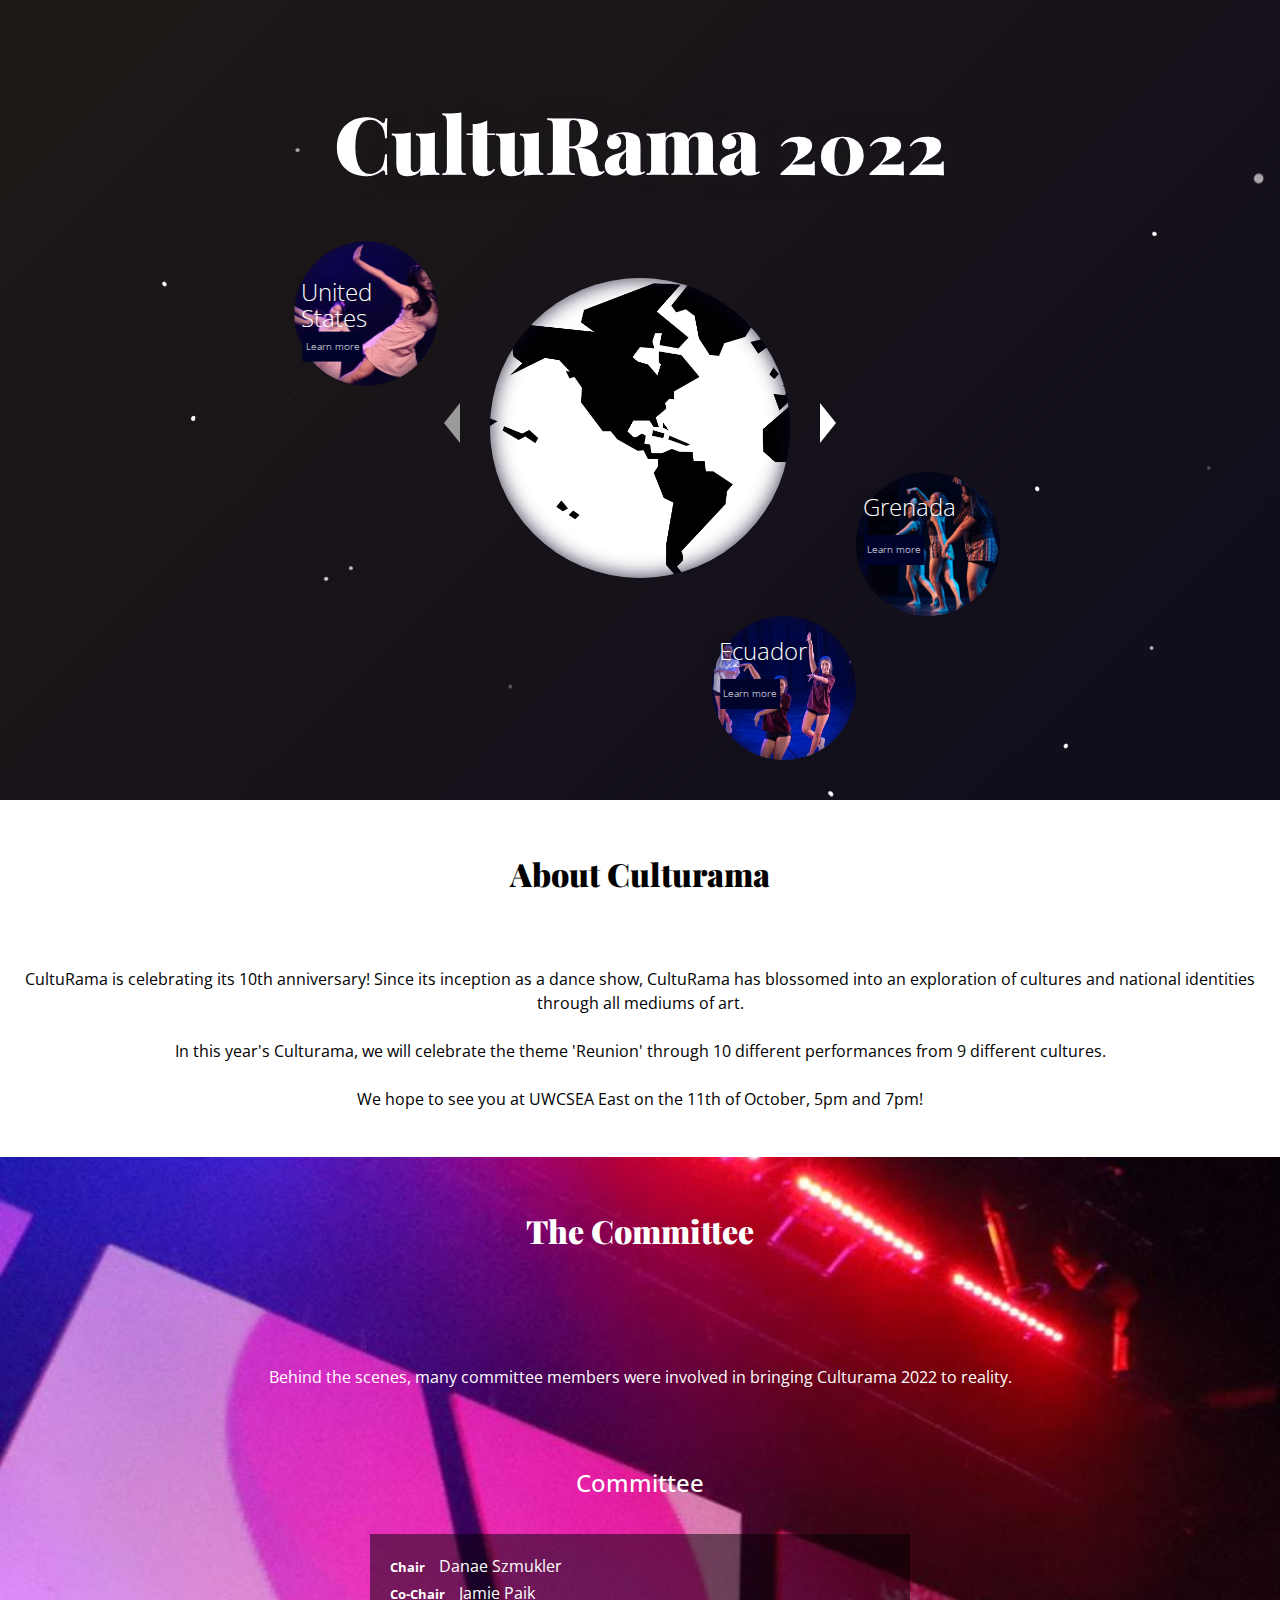
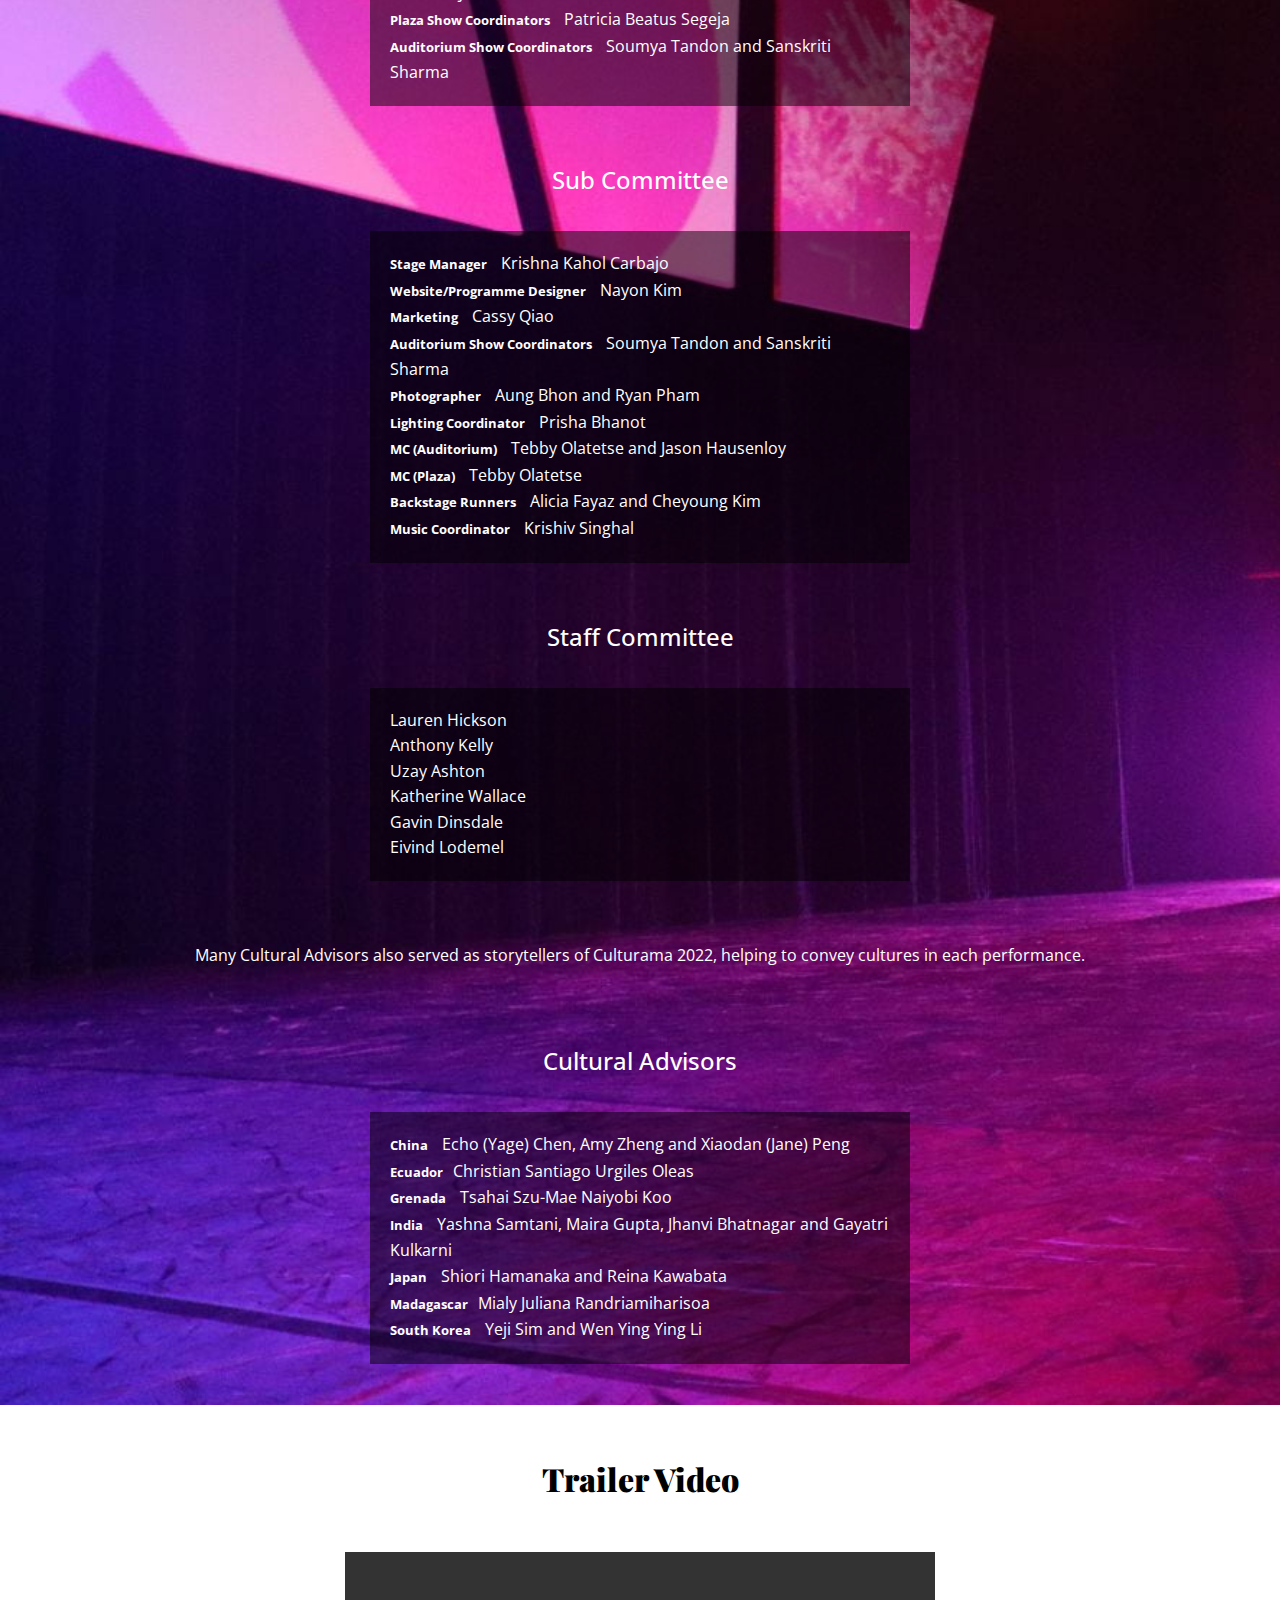
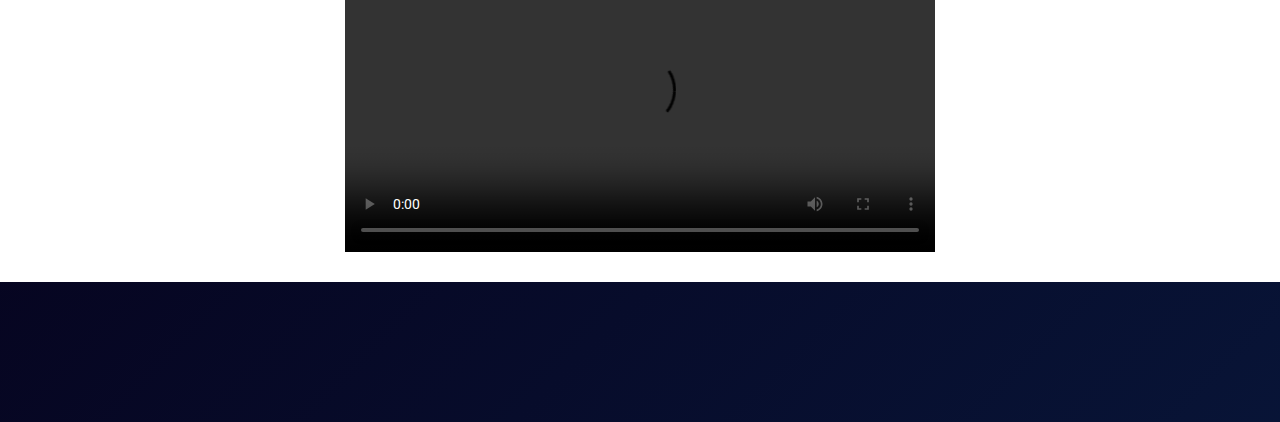
==== index.html @ a1139b22 "Add files via upload" ====
<!DOCTYPE html>
<html lang="en">
<head>
    <meta charset="UTF-8">
    <meta http-equiv="X-UA-Compatible" content="IE=edge">
    <meta name="viewport" content="width=, initial-scale=1.0">
    <title>Document</title>
    <link rel = "stylesheet" href="landing_page.css">
    <link rel="stylesheet" href="earth.css">
    <link rel = "stylesheet" href="style.css">
    <link rel="stylesheet" href="committee.css">

    <style>
        @import url('https://fonts.googleapis.com/css2?family=Playfair+Display:ital,wght@0,400;0,500;0,600;0,700;0,800;0,900;1,400;1,500;1,600;1,700;1,800;1,900&display=swap');
        @import url('https://fonts.googleapis.com/css2?family=IBM+Plex+Serif:ital@1&display=swap');
        @import url('https://fonts.googleapis.com/css2?family=IBM+Plex+Serif:ital,wght@0,700;1,400&family=Roboto:wght@100;300;500;700&display=swap');
        @import url('https://fonts.googleapis.com/css2?family=IBM+Plex+Serif:ital,wght@0,700;1,400&family=Open+Sans:ital,wght@0,300;0,400;0,500;0,600;0,700;0,800;1,300;1,400;1,500;1,600;1,700;1,800&family=Roboto:wght@100;300;500;700&display=swap');
    </style>
</head>
<body>
    <div class="stars"></div>
    <div class = "top">
            <h1>CultuRama <span style='font-size:0.9em'>2022</span></h1>
            <!-- <h1 id="text-number">2022</h1> -->
            <div class="earth-display">
                    <div class="arrow-left"></div>
                    <div class="arrow-left-2"></div>
                    <div class="earth"></div>
                    <div class="arrow-right"></div>
                    <div class="arrow-right-2"></div>
            </div>

            <div class="country_des grenada_des">
                <div id="country-name">Grenada</div>
                <a href="grenada" class="info-button grenada-lm">Learn more</a>
             </div>
             
             <div class="country_des us_des">
                <div id="country-name">United States</div>
                <a href="united_states" class="info-button us-lm">Learn more</a>
             </div>

             <div class="country_des ecuador_des">
                <div id="country-name">Ecuador</div>
                <a href="ecuador" class="info-button ecuador-lm">Learn more</a>
             </div>

             <div class="country_des madagascar_des">
                <div id="country-name">Madagascar</div>
                <a href="madagascar" class="info-button madagascar-lm">Learn more</a>
             </div>

             <div class="country_des india_a_des">
                <div id="country-name">India A</div>
                <a href="india_a" class="info-button india-a-lm">Learn more</a>
             </div>

             <div class="country_des india_b_des">
                <div id="country-name">India B</div>
                <a href="india_b" class="info-button india-b-lm">Learn more</a>
             </div>

             <div class="country_des egypt_des">
                <div id="country-name">Egypt</div>
                <a href="egypt" class="info-button egypt-lm">Learn more</a>
             </div>

             <div class="country_des korea_des">
                <div id="country-name">South Korea</div>
                <a href="korea" class="info-button korea-lm">Learn more</a>
             </div>

             <div class="country_des japan_des">
                <div id="country-name">Japan</div>
                <a href="japan" class="info-button japan-lm">Learn more</a>
             </div>

             <div class="country_des china_des">
                <div id="country-name">China</div>
                <a href="china" class="info-button china-lm">Learn more</a>
             </div>

    </div>
            <!--
                <div class="image">
                
                <img id="world-map-original" src="world-map.png">
                <img id="world-map-japan" src="world-map-japan.png">
            </div>
            
            -->
            <!--
<div class="pin">
                <img id = 'pin-image' src="world-map-japan-pin.png">
            </div>
            <div>
                <img class='star1' src="starburst-four-point-icon.png">
                <img class="star2" src="starburst-four-point-icon.png">
                <img class='star3' src="starburst-four-point-icon.png">

            -->
            
                <!--
                    <div class="star1_text">
                    How many people participated in this year's production?
                </div>
                <img class="star2" src="starburst-four-point-icon.png">
                <img class='star3' src="starburst-four-point-icon.png">
                --!>
                <!--
                <img class='star4' src="starburst-four-point-icon.png">
                <img class='star5' src="starburst-four-point-icon.png">
                <img class='star6' src="starburst-four-point-icon.png">
                -->
            
            </div>
    </div>
    <div class = 'bottom'>
        <div class="title">
            
             <p id="sec-2-title">About Culturama</p> 
             <p id="info">
                CultuRama is celebrating its 10th anniversary! Since its inception as a dance show, CultuRama has blossomed into an exploration of cultures and national identities through all mediums of art. <br><br> In this year's Culturama, we will celebrate the theme 'Reunion' through 10 different performances from 9 different cultures. 
                <br><br>We hope to see you at UWCSEA East on the 11th of October, 5pm and 7pm!
             </p>
        </div>
    </div>
<!--
    <div class="committee">
        <div class="title">
            <p id="sec-3-title">The Committee</p>
                <div class="committee-display">
                    <p id="info-cm">Behind the scenes, many committee members were involved in bringing Culturama 2022 to reality. </p>
                    <div class="committee-list">
                        <div id='committee-section'>
                            <p id="list-title">Committee</p>
                            <ul>
                                <li><span id="role-title">Chair</span> Danae Szmukler</li>
                                <li><span id="role-title">Co-Chair</span> Jamie Paik</li>
                                <li><span id="role-title">Plaza Show Coordinators</span> Patricia Beatus Segeja</li>
                                <li><span id="role-title">Auditorium Show Coordinators</span> Soumya Tandon and Sanskriti Sharma</li>
                            </ul>
                        </div>
                        <div id="sub-committee">
                            <p id="list-title">Sub Committee</p>
                            <ul>
                                <li><span id="role-title">Stage Manager</span> Krishna Kahol Carbajo</li>
                                <li><span id="role-title">Website/Programme Designer</span> Nayon Kim</li>
                                <li><span id="role-title">Marketing</span> Cassy Qiao</li>
                                <li><span id="role-title">Auditorium Show Coordinators</span> Soumya Tandon and Sanskriti Sharma</li>
                                <li><span id="role-title">Photographer</span> Aung Bhon and Ryan Pham</li>
                                <li><span id="role-title">Lighting Coordinator</span> Prisha Bhanot</li>
                                <li><span id="role-title">MC (Auditorium)</span> Tebby Olatetse and Jason Hausenloy</li>
                                <li><span id="role-title">MC (Plaza)</span> Tebby Olatetse</li>
                                <li><span id="role-title">Backstage Runners</span> Alicia Fayaz and Cheyoung Kim</li>
                                <li><span id="role-title">Music Coordinator</span> Krishiv Singhal</li>
                            </ul>
                        </div>
                        <div id="staff-committee">
                            <p id="list-title">Staff Committee</p>
                            <ul>
                                <li id="fill-space">///////////////////////////////////////////////////////////////////////           /</li>
                                <li>Lauren Hickson</li>
                                <li>Anthony Kelly</li>                       
                                <li>Uzay Ashton</li>
                                <li>Katherine Wallace</li>
                                <li>Gavin Dinsdale</li>
                                <li>Eivind Lodemel</li>
                            </ul>
                        </div>
                    
                <p id="info-ca">Many Cultural Advisors also served as storytellers of Culturama 2022, helping to convey cultures in each performance.</p>
                <div id="cultural-advisors">
                    <p id="list-title">Cultural Advisors</p>
                    <ul>
                        <li><span id="role-title">China</span> Echo (Yage) Chen, Amy Zheng and Xiaodan (Jane) Peng</li>
                        <li><span id="role-title">Ecuador</span>Christian Santiago Urgiles Oleas</li>
                        <li><span id="role-title">Grenada</span> Tsahai Szu-Mae Naiyobi Koo</li>
                        <li><span id="role-title">India</span> Yashna Samtani, Maira Gupta, Jhanvi Bhatnagar and Gayatri Kulkarni</li>
                        <li><span id="role-title">Japan</span> Shiori Hamanaka and Reina Kawabata</li>
                        <li><span id="role-title">Madagascar</span>Mialy Juliana RANDRIAMIHARISOA</li>
                        <li><span id="role-title">South Korea</span> Yeji Sim and Wen Ying Ying Li</li>
                    </ul>
                </div>
            </div>
            </div>



                <!--
                <ul>
                    <li>Chair Danae Szmukler</li>
                    <li>Co-Chair Jamie Paik</li>
                    <li>Plaza Show Coordinator Patricia Beatus Segeja</li>
                    <li>Auditorium Show Coordinators Soumya Tandon and Sanskriti Sharma</li>
                    <li>Stage Manager Krishna Kahol Carbajo</li>
                    <li>Website/Programme Nayon Kim</li>
                    <li>Marketing (Promo Videos) Cassy Qiao</li>
                    <li>Photographer Aung Bhon and Ryan Pham </li>
                    <li>Lighting Coordinator Prisha Bhanot</li>
                    <li>MC (Auditorium) Tebby Olatetse and Jason Hausenloy</li>
                    <li>MC (Plaza) Tebby Olatetse </li>
                    <li>Backstage Runners Alicia Fayaz and Cheyoung Kim</li>
                    <li>Music Coordinator Krishiv Singhal </li>
                </ul>
                -->
            </div>
       </div>
    </div>
    <div class="committee">
        <p class="committee-title">The Committee</p>
        <div class="committee-container">
            <div class="headshot-item item-1">
                <p id="committee-des">Behind the scenes, many committee members were involved in bringing Culturama 2022 to reality. </p>
            </div>
            <div class="headshot-item item-2">
                <p id="list-title">Committee</p>
                <ul>
                    <li><span id="role-title">Chair</span> Danae Szmukler</li>
                    <li><span id="role-title">Co-Chair</span> Jamie Paik</li>
                    <li><span id="role-title">Plaza Show Coordinators</span> Patricia Beatus Segeja</li>
                    <li><span id="role-title">Auditorium Show Coordinators</span> Soumya Tandon and Sanskriti Sharma</li>
                </ul>
            </div>
            <div class="headshot-item item-3">
                <p id="list-title">Sub Committee</p>
                <ul>
                    <li><span id="role-title">Stage Manager</span> Krishna Kahol Carbajo</li>
                    <li><span id="role-title">Website/Programme Designer</span> Nayon Kim</li>
                    <li><span id="role-title">Marketing</span> Cassy Qiao</li>
                    <li><span id="role-title">Auditorium Show Coordinators</span> Soumya Tandon and Sanskriti Sharma</li>
                    <li><span id="role-title">Photographer</span> Aung Bhon and Ryan Pham</li>
                    <li><span id="role-title">Lighting Coordinator</span> Prisha Bhanot</li>
                    <li><span id="role-title">MC (Auditorium)</span> Tebby Olatetse and Jason Hausenloy</li>
                    <li><span id="role-title">MC (Plaza)</span> Tebby Olatetse</li>
                    <li><span id="role-title">Backstage Runners</span> Alicia Fayaz and Cheyoung Kim</li>
                    <li><span id="role-title">Music Coordinator</span> Krishiv Singhal</li>
                </ul>
            </div>
            <div class="headshot-item item-4">
                <p id="list-title">Staff Committee</p>
                <ul>
                    <li id="fill-space">///////////////////////////</li>
                    <li>Lauren Hickson</li>
                    <li>Anthony Kelly</li>
                    <li>Uzay Ashton</li>
                    <li>Katherine Wallace</li>
                    <li>Gavin Dinsdale</li>
                    <li>Eivind Lodemel</li>
                </ul>
            </div>
            <div class="headshot-item item-5">
                <p id="committee-des">Many Cultural Advisors also served as storytellers of Culturama 2022, helping to convey cultures in each performance.</p>
            </div>
            <div class="headshot-item item-6">
                <p id="list-title">Cultural Advisors</p>
                    <ul>
                        <li><span id="role-title">China</span> Echo (Yage) Chen, Amy Zheng and Xiaodan (Jane) Peng</li>
                        <li><span id="role-title">Ecuador</span>Christian Santiago Urgiles Oleas</li>
                        <li><span id="role-title">Grenada</span> Tsahai Szu-Mae Naiyobi Koo</li>
                        <li><span id="role-title">India</span> Yashna Samtani, Maira Gupta, Jhanvi Bhatnagar and Gayatri Kulkarni</li>
                        <li><span id="role-title">Japan</span> Shiori Hamanaka and Reina Kawabata</li>
                        <li><span id="role-title">Madagascar</span>Mialy Juliana Randriamiharisoa</li>
                        <li><span id="role-title">South Korea</span> Yeji Sim and Wen Ying Ying Li</li>
                    </ul>
            </div>
            
        </div>
    </div>






    <div class="footer">
        <p id="sec-4-title">Trailer Video</p>
        <video class="promo-video" width='350' height='200' controls>
            <source src="trailer_video.mp4" type="video/mp4">
        </video>
    </div>
    <div class="out"></div>
    <div class="in"></div>
    <div class="size_expand"></div>
    <script src="script.js"></script>
</body>
</html>
---- landing_page.css ----
.country_des{
    background-color: aliceblue;
    opacity: 100%;
    display: flex;
    flex-direction: column;
    font-family: 'Open Sans';
    width: 130px;
    height:130px;
    padding: 7px;
    position: absolute;
    border-radius: 50%;
    font-weight: 700;
    line-height: 1.5em;
    box-shadow: 0px 0px 10px rgb(15, 0, 35);
    box-shadow: inset 0 0 20px rgba(13, 9, 38, 0.844);
    
    

}
#country-name{
    font-size: 1.5em;
    font-weight: 300;
    color:white ;
    line-height: 1.1em;
    transform: translateY(58%);
    text-shadow: 0px 0px 10px black;


    /*transform: translateY(25%) translateX(7%);*/
}
.info-button{
    background-color:rgb(0, 4, 45);
    width: 60px;
    height:30px;
    display: flex;
    align-items: center;
    justify-content: center;
    font-size: 0.6em;
    font-weight: 300;
    margin-top: 0px;
    text-decoration: none;
    color:white;
    transform: translateY(100%) translateX(2%);
    font-family: 'Open Sans';
    /*transform: translateY(70%) translateX(10%);*/
    
}
.info-button:hover{
    background-color: black;
    transition: all 0.3s ease-in-out;
}

.us_des{
    transform: translateX(-190%) translateY(-60%);
    background-image: url(usa_photo.jpeg);
    background-size:cover;
}
.grenada_des{
    transform:translateX(200%) translateY(100%);
    background-image: url(example_pic.png);
    background-size:cover;
}
.ecuador_des{
    transform:translateX(100%) translateY(200%);
    background-image: url(costa_rica_pic.jpeg);
    background-size:cover;
}

.egypt_des{
    transform:translateX(-90%) translateY(185%);
    background-image: url(tajikistan_pic.jpeg);
    background-size:cover;
}

.india_a_des{
    transform:translateX(130%) translateY(-80%);
    background-image: url(india_photo.jpeg);
    background-size:cover;

}

.india_b_des{
    transform:translateX(200%) translateY(15%);
    background-image: url(india_photo_2.jpeg);
    background-size:cover;

}

.madagascar_des{
    transform:translateX(-180%) translateY(100%);
    background-image: url(tanzania_pic.jpeg);
    background-size:cover;

}

.korea_des{
    transform:translateX(70%) translateY(200%);
    background-image: url(south_korea_pic.jpeg);
    background-size:cover;

}

.japan_des{
    transform:translateX(190%) translateY(140%);
    background-image: url(japan_pic.png);
    background-size:cover;

}

.china_des{
    transform:translateX(-190%) translateY(-60%);
    background-image: url(china_photo.png);
    background-size:cover;

}
  
  




@media all and (max-width: 600px){
    
    .country_des{
        background-color: aliceblue;
        opacity: 100%;
        display: flex;
        flex-direction: column;
        font-family: 'Open Sans';
        width: 100px;
        height:100px;
        padding: 7px;
        position: absolute;
        border-radius: 50%;
        font-weight: 700;
        line-height: 1.5em;
        box-shadow: 0px 0px 10px rgb(15, 0, 35);
        box-shadow: inset 0 0 20px rgba(13, 9, 38, 0.844);
        
        
  
    }
    #country-name{
        font-size: 1.2em;
        font-weight: 300;
        color:white ;
        line-height: 1.1em;
        transform: translateY(73%);
        text-shadow: 0px 0px 10px black;


        /*transform: translateY(25%) translateX(7%);*/
    }
    .info-button{
        background-color:rgb(0, 4, 45);
        width: 50px;
        height:20px;
        display: flex;
        align-items: center;
        justify-content: center;
        font-size: 0.5em;
        font-weight: 300;
        margin-top: 0px;
        text-decoration: none;
        color:white;
        transform: translateY(160%) translateX(2%);
        font-family: 'Open Sans';
        /*transform: translateY(70%) translateX(10%);*/
        
    }
    .info-button:hover{
        background-color: black;
        transition: all 0.3s ease-in-out;
    }

    .us_des{
        transform: translateX(-90%) translateY(-60%);
        background-image: url(usa_photo.jpeg);
        background-size:cover;
    }
    .grenada_des{
        transform:translateX(100%) translateY(170%);
        background-image: url(example_pic.png);
        background-size:cover;
    }
    .ecuador_des{
        transform:translateX(-60%) translateY(230%);
        background-image: url(costa_rica_pic.jpeg);
        background-size:cover;
    }
    
    .egypt_des{
        transform:translateX(105%) translateY(235%);
        background-image: url(tajikistan_pic.jpeg);
        background-size:cover;
    }

    .india_a_des{
        transform:translateX(20%) translateY(-75%);
        background-image: url(india_photo.jpeg);
        background-size:cover;

    }

    .india_b_des{
        transform:translateX(100%) translateY(-10%);
        background-image: url(india_photo_2.jpeg);
        background-size:cover;

    }

    .madagascar_des{
        transform:translateX(-100%) translateY(180%);
        background-image: url(tanzania_pic.jpeg);
        background-size:cover;

    }

    .korea_des{
        transform:translateX(30%) translateY(240%);
        background-image: url(south_korea_pic.jpeg);
        background-size:cover;

    }

    .japan_des{
        transform:translateX(112%) translateY(160%);
        background-image: url(japan_pic.png);
        background-size:cover;

    }

    .china_des{
        transform:translateX(-95%) translateY(-60%);
        background-image: url(china_photo.png);
        background-size:cover;

    }

}

@media all and (max-width: 320px){
    .country_des{
        background-color: aliceblue;
        opacity: 100%;
        display: flex;
        flex-direction: column;
        font-family: 'Open Sans';
        width: 95px;
        height:95px;
        padding: 7px;
        position: absolute;
        border-radius: 50%;
        font-weight: 700;
        line-height: 1.5em;
        box-shadow: 0px 0px 10px rgb(15, 0, 35);
        box-shadow: inset 0 0 20px rgba(13, 9, 38, 0.844);
        
        
  
    }
    #country-name{
        font-size: 1.2em;
        font-weight: 300;
        color:white ;
        line-height: 1.1em;
        transform: translateY(73%);
        text-shadow: 0px 0px 10px black;


        /*transform: translateY(25%) translateX(7%);*/
    }
    .info-button{
        background-color:rgb(0, 4, 45);
        width: 50px;
        height:20px;
        display: flex;
        align-items: center;
        justify-content: center;
        font-size: 0.5em;
        font-weight: 300;
        margin-top: 0px;
        text-decoration: none;
        color:white;
        transform: translateY(170%) translateX(2%);
        font-family: 'Open Sans';
        /*transform: translateY(70%) translateX(10%);*/
        
    }
    .info-button:hover{
        background-color: black;
        transition: all 0.3s ease-in-out;
    }

    .us_des{
        transform: translateX(-70%) translateY(-130%);
        background-image: url(usa_photo.jpeg);
        background-size:cover;
    }
    .grenada_des{
        transform:translateX(90%) translateY(60%);
        background-image: url(example_pic.png);
        background-size:cover;
    }
    .ecuador_des{
        transform:translateX(-60%) translateY(120%);
        background-image: url(costa_rica_pic.jpeg);
        background-size:cover;
    }
    
    .egypt_des{
        transform:translateX(-50%) translateY(175%);
        background-image: url(tajikistan_pic.jpeg);
        background-size:cover;
    }

    .india_a_des{
        transform:translateX(20%) translateY(-155%);
        background-image: url(india_photo.jpeg);
        background-size:cover;

    }

    .india_b_des{
        transform:translateX(95%) translateY(-90%);
        background-image: url(india_photo_2.jpeg);
        background-size:cover;

    }

    .madagascar_des{
        transform:translateX(-90%) translateY(80%);
        background-image: url(tanzania_pic.jpeg);
        background-size:cover;

    }

    .korea_des{
        transform:translateX(0%) translateY(150%);
        background-image: url(south_korea_pic.jpeg);
        background-size:cover;

    }

    .japan_des{
        transform:translateX(90%) translateY(100%);
        background-image: url(japan_pic.png);
        background-size:cover;

    }

    .china_des{
        transform:translateX(-85%) translateY(-145%);
        background-image: url(china_photo.png);
        background-size:cover;

    }
    
    



}
---- earth.css ----
.top{
    height: 100ch;
    display: flex;
    flex-direction: column;
    justify-content: space-around;
    align-items: center;
    padding-left:20%;
    padding-right:20%;
    background-image: url(stars.png);
    background-size: 120%;


    background-attachment: fixed;
} 

.earth{
    text-align: center;
    background-image: url(world-map-black.png);
    backdrop-filter: brightness(0%);
    background-position: 5%;
    width: 300px;
    height:300px;
    background-color: white;
    background-size: cover;
    border-radius: 50%;
    animation: spin 30s linear alternate infinite;
    margin-left:10px;
    margin-right:10px;
    margin-top:10px;
    transition:all 2s;
    box-shadow: 0px 0px 20px rgb(29, 23, 74);
    box-shadow: inset 0 0 20px rgba(13, 9, 38, 0.844);

}
/*
.earth:hover{
    background-position:60%;
    transition: 2s;
}
*/
    /*
    @keyframes spin{
        100%{background-position: 100%;}
    }
    */

.earth-display{
    display: flex;
    flex-direction: row;
    justify-content: center;
    align-items: center;
    transform: translateY(-50%);

}

.arrow-left{
    width: 0; 
    height: 0; 
    border-top: 20px solid transparent;
    border-bottom: 20px solid transparent; 
    
    border-right:16px solid white;
    margin: 20px; 
    
}


.arrow-left-2{
    width: 0; 
    height: 0; 
    border-top: 20px solid transparent;
    border-bottom: 20px solid transparent; 
    
    border-right:16px solid #999A99;
    margin: 20px;
}

.arrow-right{
    width: 0; 
    height: 0; 
    border-top: 20px solid transparent;
    border-bottom: 20px solid transparent; 
    margin: 20px;
    border-left:16px solid white; 
}
.arrow-right-2{
    width: 0; 
    height: 0; 
    border-top: 20px solid transparent;
    border-bottom: 20px solid transparent; 
    margin: 20px;
    border-left:16px solid #999A99; 
}
.arrow-left:hover{
    opacity: 60%;
    transition: all 0.1s ease-in-out;
}

.arrow-right:hover{
    opacity: 60%;
    transition: all 0.1s ease-in-out;
}




@media all and (max-width: 600px){
    .earth{
        width: 260px;
        height: 260px;

    }
    .earth-display{
        transform: translateY(-40%);
    }
    .arrow-left{
        margin:5px;
    }
    .arrow-left-2{
        margin:5px;
    }
    .arrow-right{
        margin:5px;
    }
    .arrow-right-2{
        margin:5px;
    }
    
    .line{
        display:none;
    }

}

@media all and (max-width: 320px){

    .earth{
        width: 220px;
        height: 220px;
    }
    .earth-display{
        transform: translateY(-90%);
    }
    .arrow-left{
        margin:0;
    }
    .arrow-left-2{
        margin:0;
    }
    .arrow-right{
        margin:0;
    }
    .arrow-right-2{
        margin:0;
    }
}
---- style.css ----
html {
    scroll-behavior: smooth;
  }
  
body{
    margin:0;
    background: linear-gradient(-45deg, #0e0e0e,#0a254f,#06031e,#1F1A17);
    background-size: 200% 200%;
    animation: gradient 10s ease infinite;

}
@keyframes gradient {
	0% {
		background-position: 0% 50%;
	}
	50% {
		background-position: 100% 50%;
	}
	100% {
		background-position: 0% 50%;
	}
}



.bottom{
    background-color: white;
    height:fit-content;
    flex-direction: column;
    display: flex;
    align-items: top;
    justify-content: top;
    padding-bottom:10px;
 
}



.title{
    top:0%;
    font-family: 'Open Sans';
}

p{  font-size: 2em;
    padding: 20px;
    text-align: center;

}

h1{
    padding: 2%;
    text-align: center;
    color: white;  
    font-size: 5em;
    font-family:'Playfair Display','Open Sans','IBM Plex Serif','Roboto','Playfair Display','IBM Plex Serif','serif'; 
    font-weight: 900;
    transform: translateY(-30%);
    text-shadow: 0px 0px 2px rgba(40, 1, 74, 0.466), 0px 0px 20px rgb(28, 28, 28);
    line-height: 1em;
}
#sec-2-title{
    font-family:'Playfair Display','Open Sans';
    font-weight: 900;
}
#sec-3-title{
    font-family:'Playfair Display','Open Sans';
    font-weight: 900;
}
#sec-4-title{
    font-family:'Playfair Display','Open Sans';
    font-weight: 900;
    margin-top:10;
}

#text-number{
    transform: translateY(-145%);
    font-size: 3.7em;
    font-family: 'Open Sans';
    font-weight: 800;
    font-style: normal;
    transform: translateY(-10%);
}
.footer{
    background-color: white;
    height:fit-content;
    padding-bottom: 30px;
    flex-direction: column;
    display: flex;
    align-items: center;
    justify-content: top;
    font-family: 'Playfair Display','Open Sans';
 
}
.image{
    height:60%;
    display: flex;
    justify-content: center;
    align-items: center;
    transform: translateY(-8%);
    position:relative;
}
h2{
    position:absolute;
    left:20%;
    top:15%;
    font-family: 'Playfair Display';
    color: white;
    
}
img{
    max-width: 98%;
    max-height: 100%;
    /*filter: brightness(50);*/
}
#info{
    font-size: 1em;
    line-height: 1.5em;
}
.size_expand{
    width:140px;
    height:140px;
    transition:all 1s;
}

.out{
    opacity:0;
    transition: all 1s;


}
.in{
    opacity:100;
    transition: all 1s;

    
}
@media all and (max-width: 600px){

    h1{
        font-size: 3.5em;
        transform: translateY(-10%);
    }
    #text-number{
        transform: translateY(-240%);
        font-size: 3em;
    }
    .size_expand{
        width:108px;
        height:108px;
        transition:all 1s;
    }
    
}

@media all and (max-width: 320px){
    h1{
        font-size: 3em;
        transform: translateY(-70%);
    }
    #text-number{
        transform: translateY(-280%);
        font-size: 3em;
    }
    .promo-video{
        width:300px;
        height:200px;
    }

}


@media all and (min-width:600px){

    .promo-video{
        width:590px;
        height:300px;
    }
}
---- committee.css ----
.committee{
    background-color: white;
    background-image: url('sec-three-bg.jpeg');
    background-size: cover;

    height:fit-content;
    flex-direction: column;
    display: flex;
    align-items: top;
    justify-content: center;
    color: white;
    font-family: 'Open Sans';
}
.committee-display{
    display: flex;
    flex-direction: column;
    height: 300ch;
    align-items: top;
    justify-content: space-around;
    
}
.committee-list{
    display: flex;
    height:20vh;
    flex-direction: column;
    justify-content: center;

 
    color:white;
    font-family: 'Open Sans';

    
}

.committee-list ul{
    list-style-type:none ;
}
.committee-list li{
    line-height: 1.6em;
}

#list-title{
    font-size: 1.4em;
    font-weight: 300;
    margin:0;
    font-family:'Open Sans';
    margin-top:10px;
}
#committee-section{
    background-color: rgba(0,0,0,0.5);
    flex-grow: 1;
    margin: 10px;
}
#staff-committee{
    
    background-color: rgba(0,0,0,0.5);
    flex-grow: 1;
    margin: 10px;
}
#sub-committee{
    background-color: rgba(0,0,0,0.5);
    flex-grow: 1;
    
    margin: 10px;
}
#cultural-advisors{
    background-color: rgba(0,0,0,0.5);
    flex-grow: 1;
    margin: 10px;
}
#cultural-advisors li{
    margin-right:10px;
}

#fill-space{
    opacity: 0;
    line-height: 0;
}
#role-title{
    font-weight: 700;
    margin-right: 10px;
    font-size: 0.8em;
}
.committee-container{
    margin:20px;
    display: flex;
    justify-content: center;
    align-items: top;
    flex-wrap: wrap;
    color: white;
    
}
@media all and (min-width: 600px){
    .committee-container{

        display: flex;
        justify-content: center;
        align-items: top;
        flex-direction: column;
        flex-wrap: nowrap;
        color: white;
    }

    .committee-list{
        display: flex;
        height:20vh;
        flex-direction: column;
        justify-content: center;
    
        margin-top: 100px;
        margin-bottom: 100px;
        margin-left: 5px;
        margin-right: 5px;
        color:white;
        font-family: 'Open Sans';
    
        
    }
    .headshot-item ul{
        list-style-type: none;
        padding:20px;
        background-color: rgba(0,0,0,0.5);
        flex-grow: 1;
        width:500px;
    }

    #list-title{
        font-size: 1.5em;
        font-weight: 500;
        margin:0;
        font-family:'Open Sans';
        margin-top:10px;
        transform: translateY(2%);
    }
}
@media all and (max-width: 600px){
    .committee{
        background-color: white;
        background-image: url('sec-three-bg.jpeg');
        background-size: cover;
    
        height:fit-content;
        flex-direction: column;
        display: flex;
        align-items: top;
        justify-content: center;
        color: white;
        font-family: 'Open Sans';
    }
    
    .committee-display{
        height:100ch
    }
    .committee-list{
        flex-direction: column;
        margin-top: 100px;
    }

    #info-cm{
        font-size: 1em;
        line-height: 1.5em;
    }
    #info-ca{
        font-size: 1em;
        line-height: 1.5em;
        margin:10;
    }
    .committee-container{
        margin:20px;
        display: flex;
        justify-content: center;
        align-items: top;
        flex-wrap: wrap;
        color: white;
    }
}

.committee-title{
    font-size: 2em;
    top:0%;
    font-weight: 900;
    text-align: center;
    color: white;
    font-family: 'Playfair Display';
}



.headshot-item{
    display:flex;
    flex-direction: column;
    align-items: center;
    margin:5px
}

#committee-des{
    font-size: 1em;
    line-height: 1.5em;
}

.headshot-item ul{
    list-style-type: none;
    padding:20px;
    background-color: rgba(0,0,0,0.5);
    flex-grow: 1;
}
.headshot-item li{
    line-height: 1.6em;
}
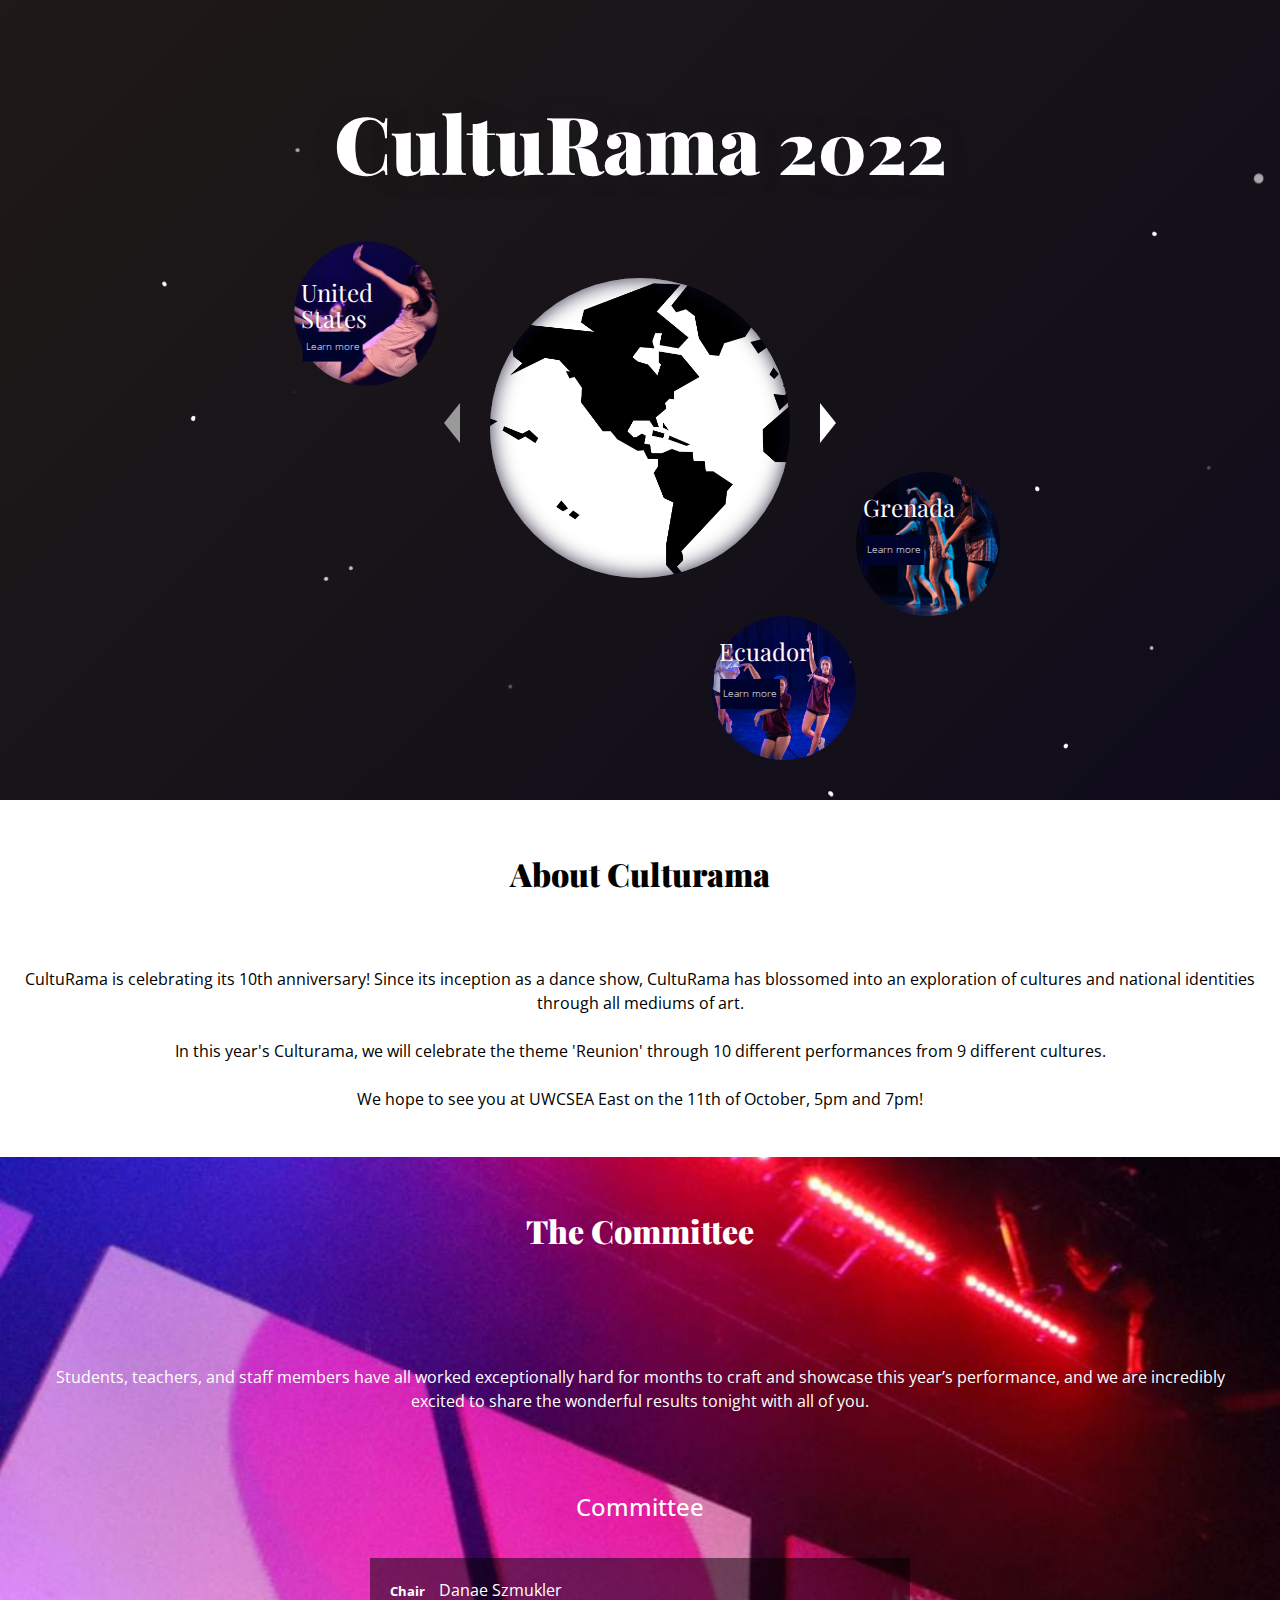
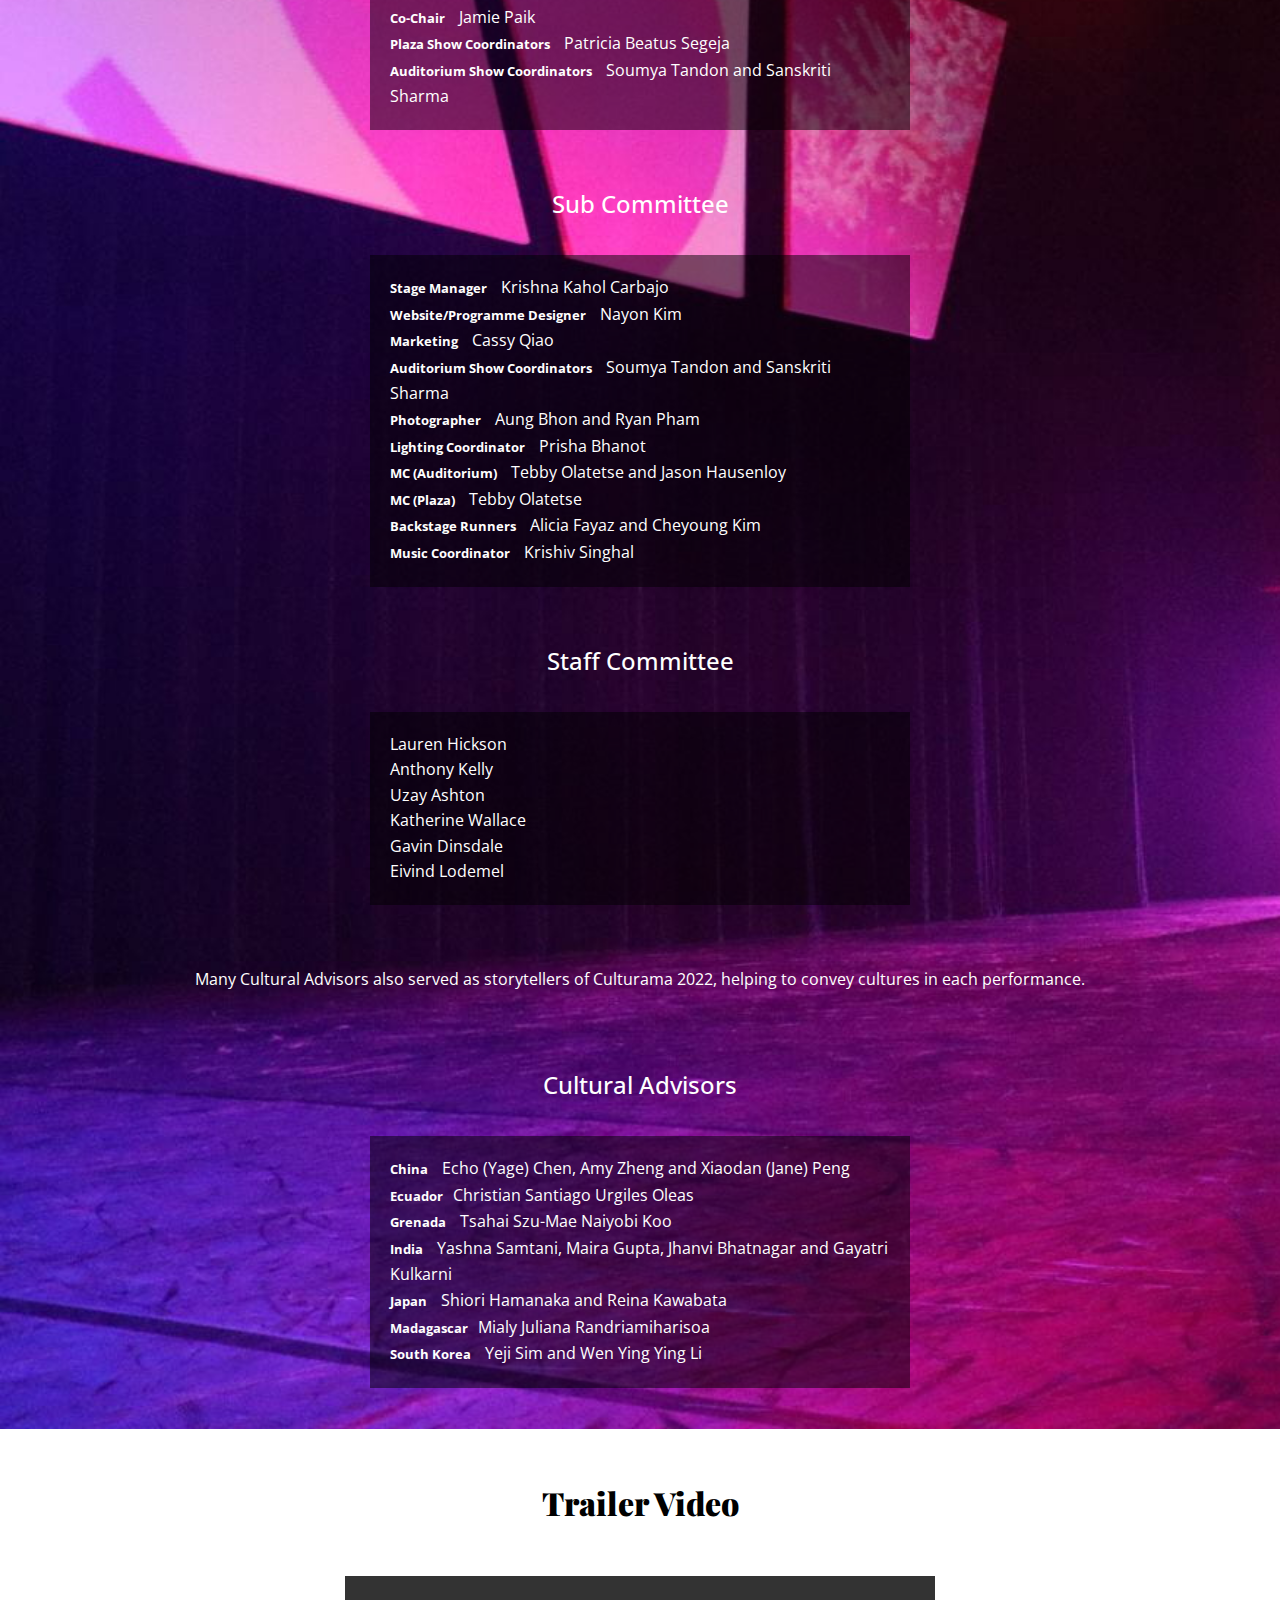
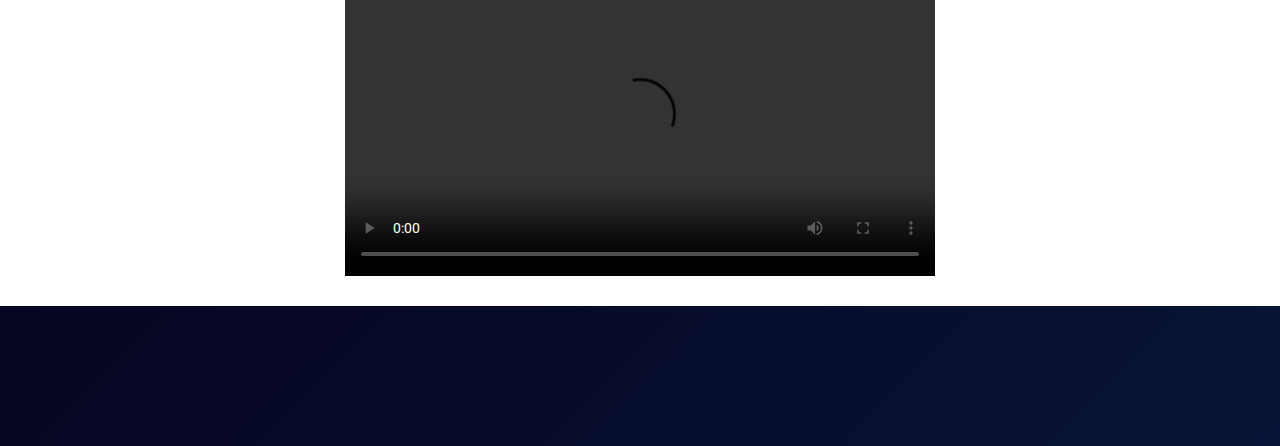
==== commit f339ecc3: "Add files via upload" ====
--- a/index.html
+++ b/index.html
@@ -211,7 +211,7 @@
         <p class="committee-title">The Committee</p>
         <div class="committee-container">
             <div class="headshot-item item-1">
-                <p id="committee-des">Behind the scenes, many committee members were involved in bringing Culturama 2022 to reality. </p>
+                <p id="committee-des">Students, teachers, and staff members have all worked exceptionally hard for months to craft and showcase this year’s performance, and we are incredibly excited to share the wonderful results tonight with all of you.</p>
             </div>
             <div class="headshot-item item-2">
                 <p id="list-title">Committee</p>
--- a/landing_page.css
+++ b/landing_page.css
@@ -23,7 +23,8 @@
     color:white ;
     line-height: 1.1em;
     transform: translateY(58%);
-    text-shadow: 0px 0px 10px black;
+    text-shadow: 0px 0px 10px rgb(27, 0, 61);
+    font-family: 'Playfair Display';
 
 
     /*transform: translateY(25%) translateX(7%);*/
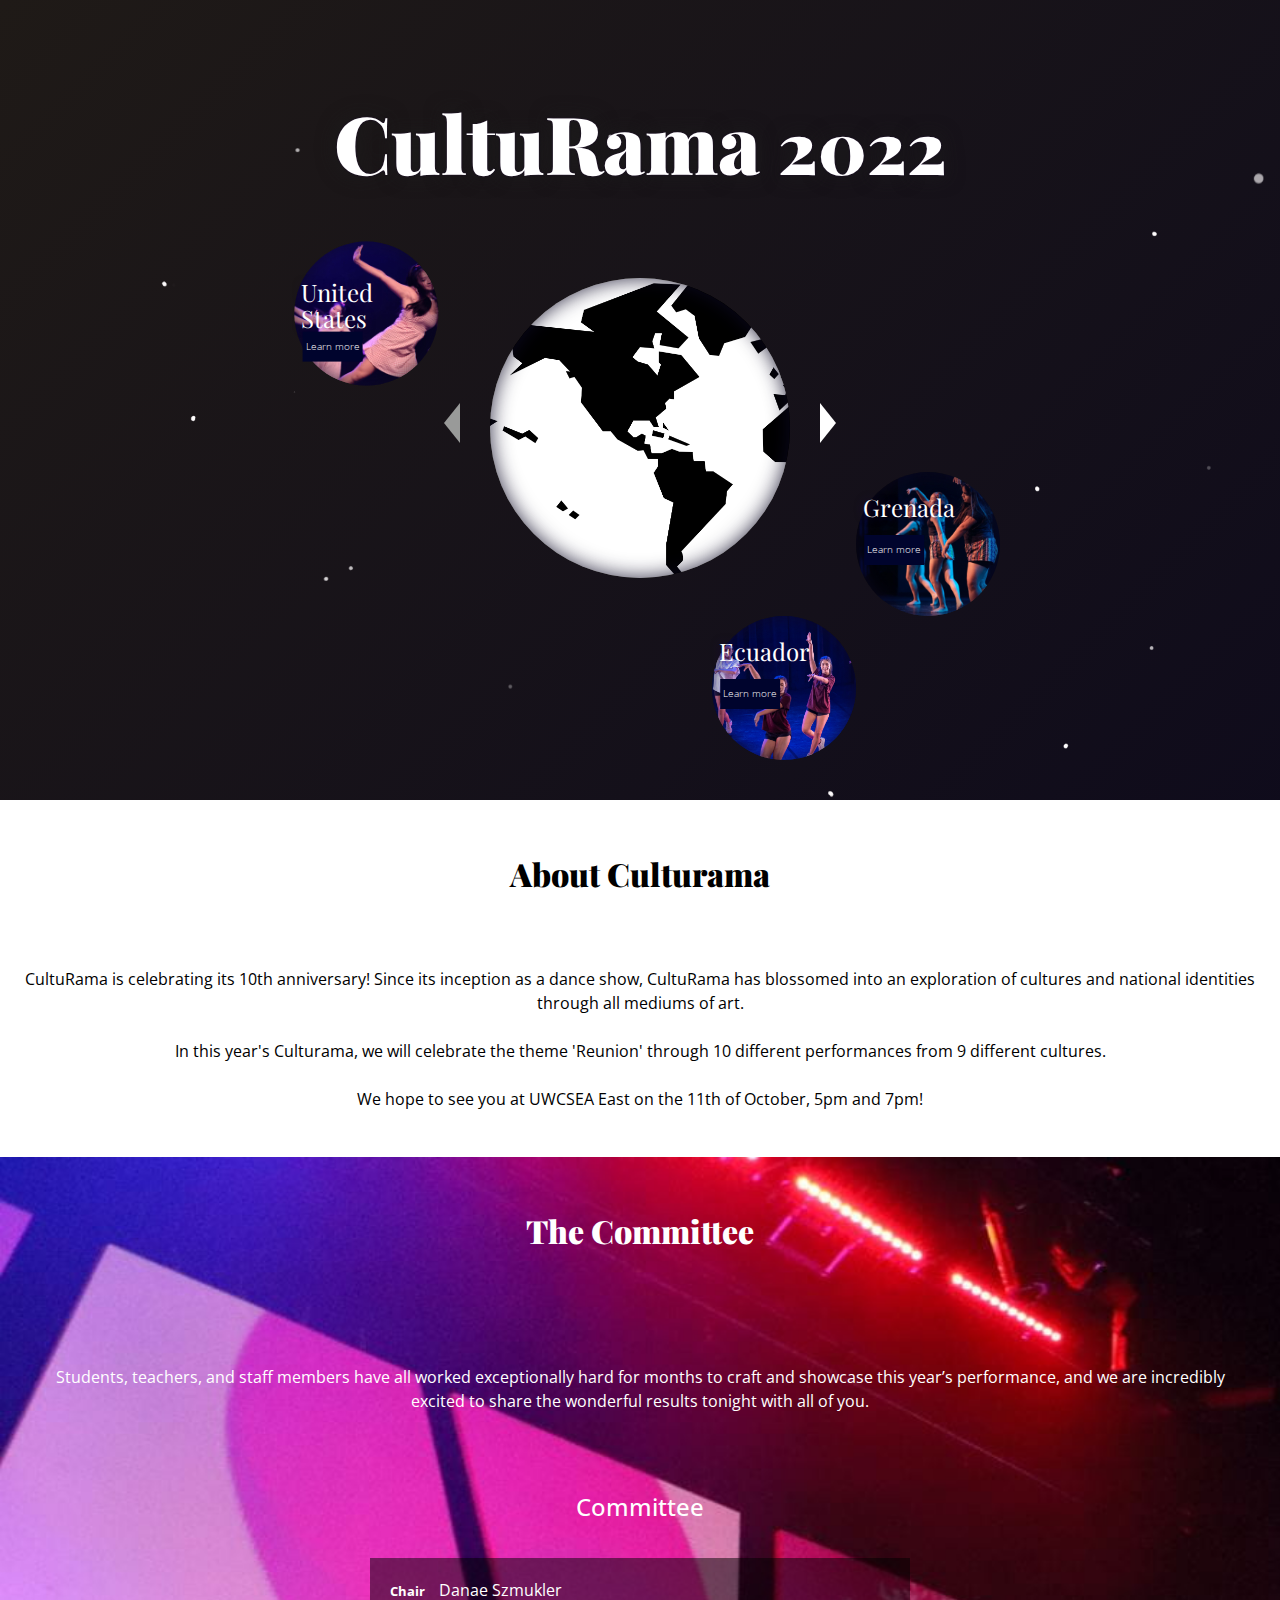
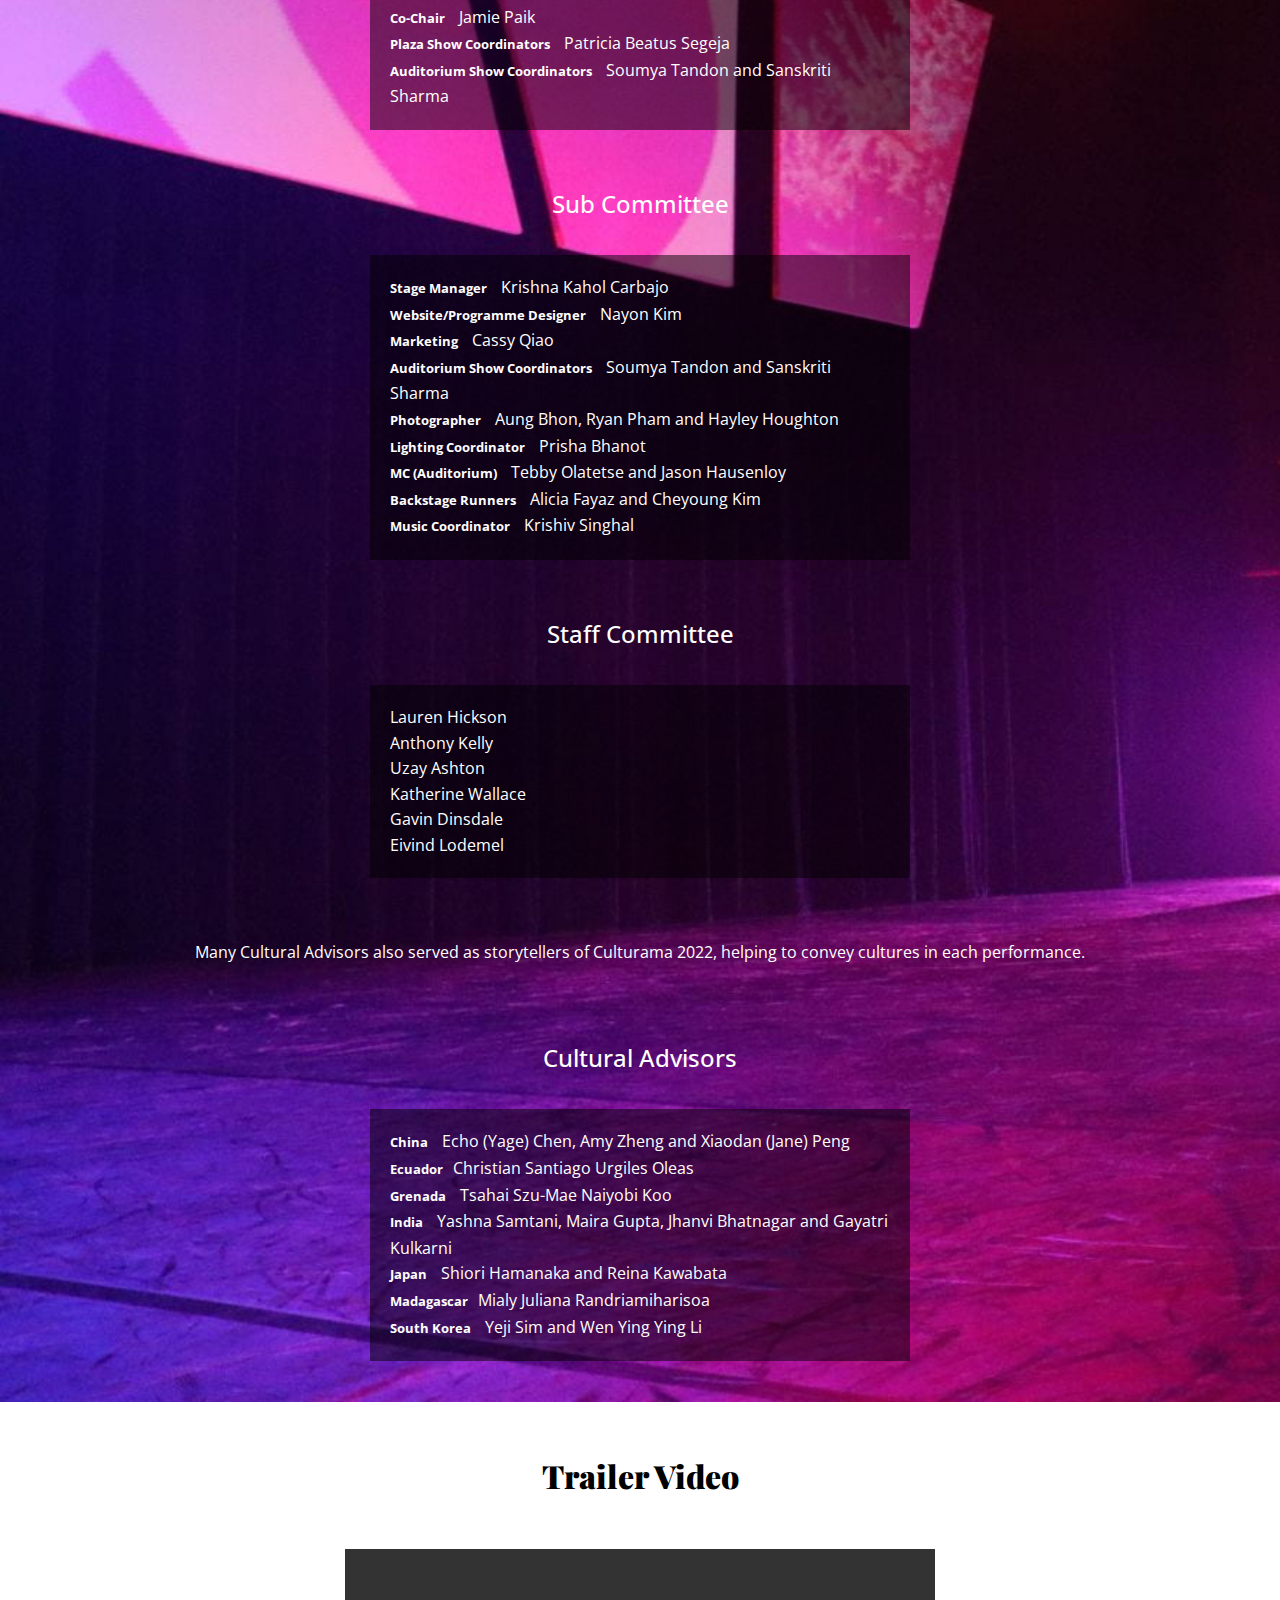
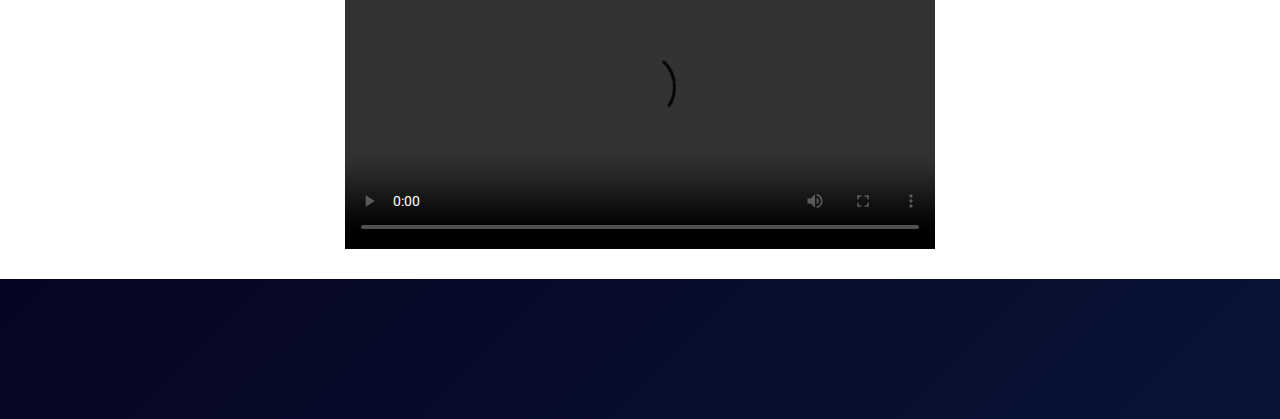
==== commit 74c0e77d: "Add files via upload" ====
--- a/index.html
+++ b/index.html
@@ -229,10 +229,9 @@
                     <li><span id="role-title">Website/Programme Designer</span> Nayon Kim</li>
                     <li><span id="role-title">Marketing</span> Cassy Qiao</li>
                     <li><span id="role-title">Auditorium Show Coordinators</span> Soumya Tandon and Sanskriti Sharma</li>
-                    <li><span id="role-title">Photographer</span> Aung Bhon and Ryan Pham</li>
+                    <li><span id="role-title">Photographer</span> Aung Bhon, Ryan Pham and Hayley Houghton</li>
                     <li><span id="role-title">Lighting Coordinator</span> Prisha Bhanot</li>
                     <li><span id="role-title">MC (Auditorium)</span> Tebby Olatetse and Jason Hausenloy</li>
-                    <li><span id="role-title">MC (Plaza)</span> Tebby Olatetse</li>
                     <li><span id="role-title">Backstage Runners</span> Alicia Fayaz and Cheyoung Kim</li>
                     <li><span id="role-title">Music Coordinator</span> Krishiv Singhal</li>
                 </ul>
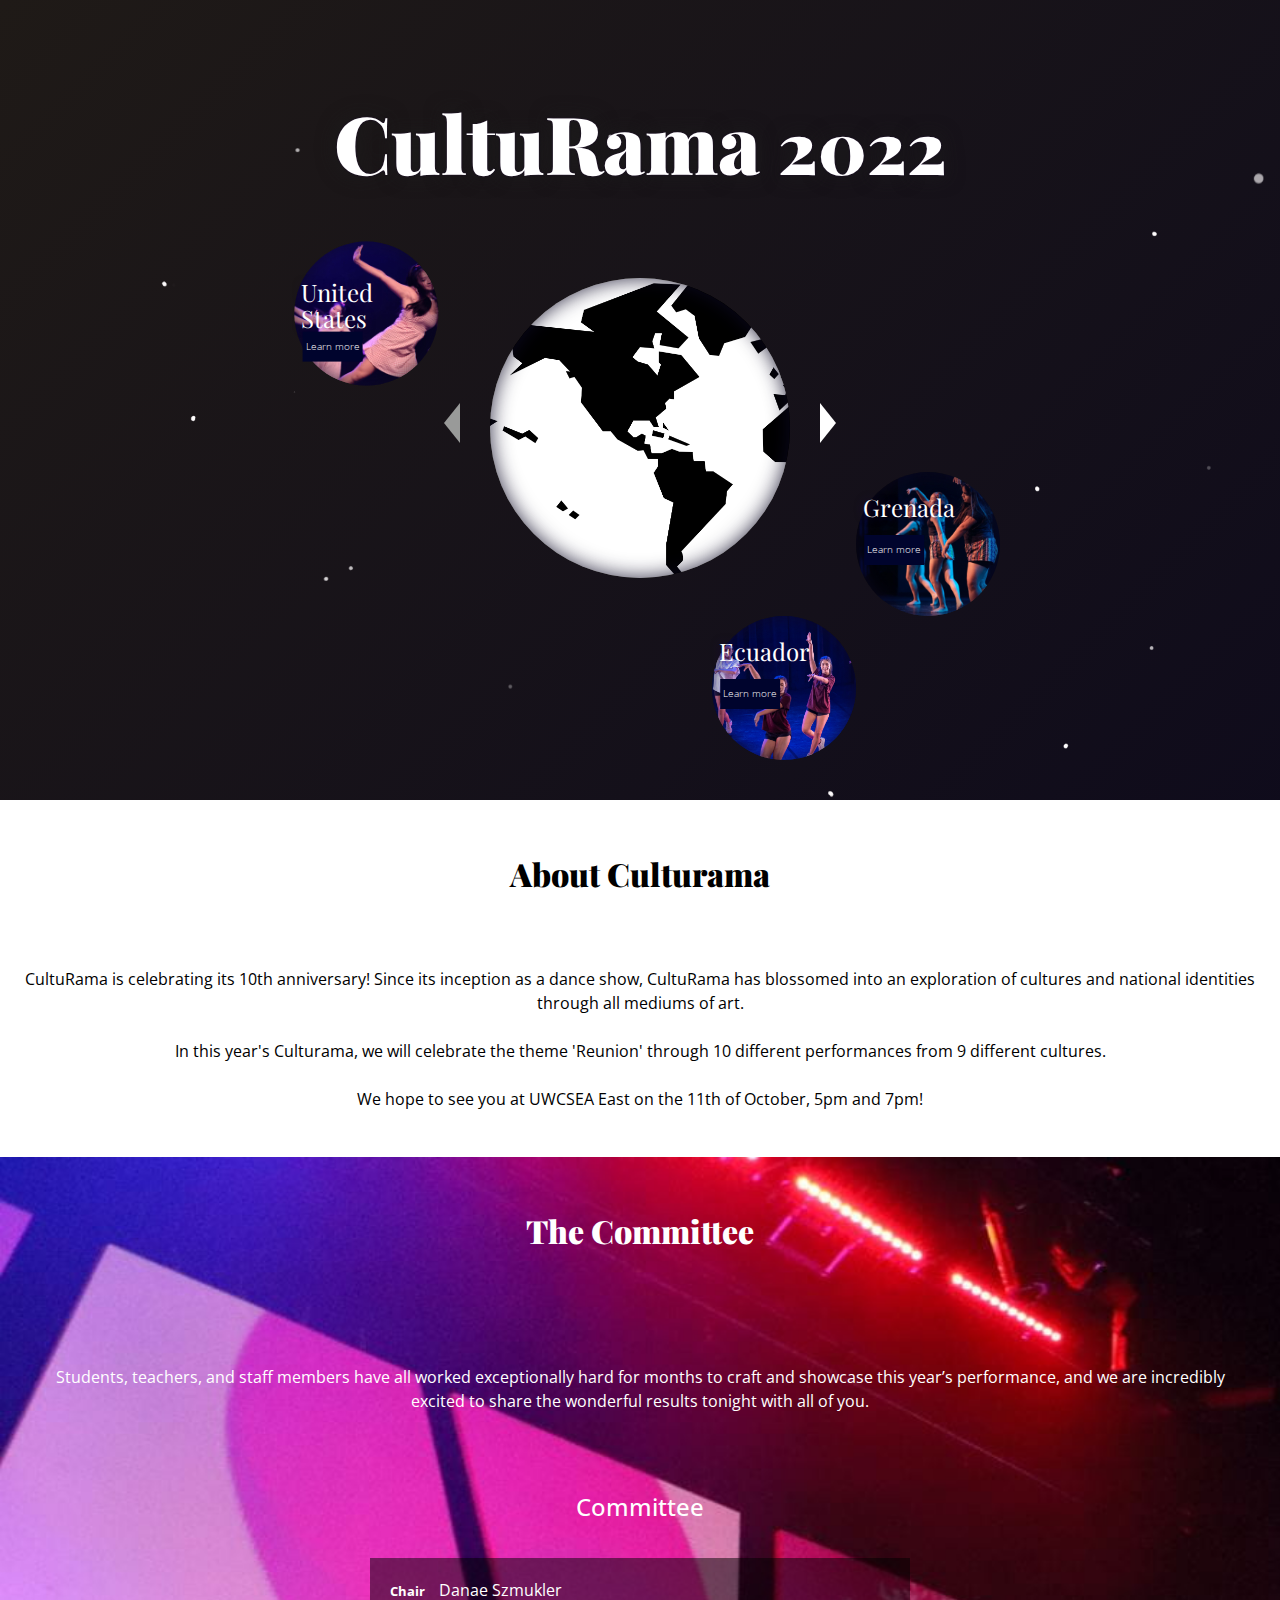
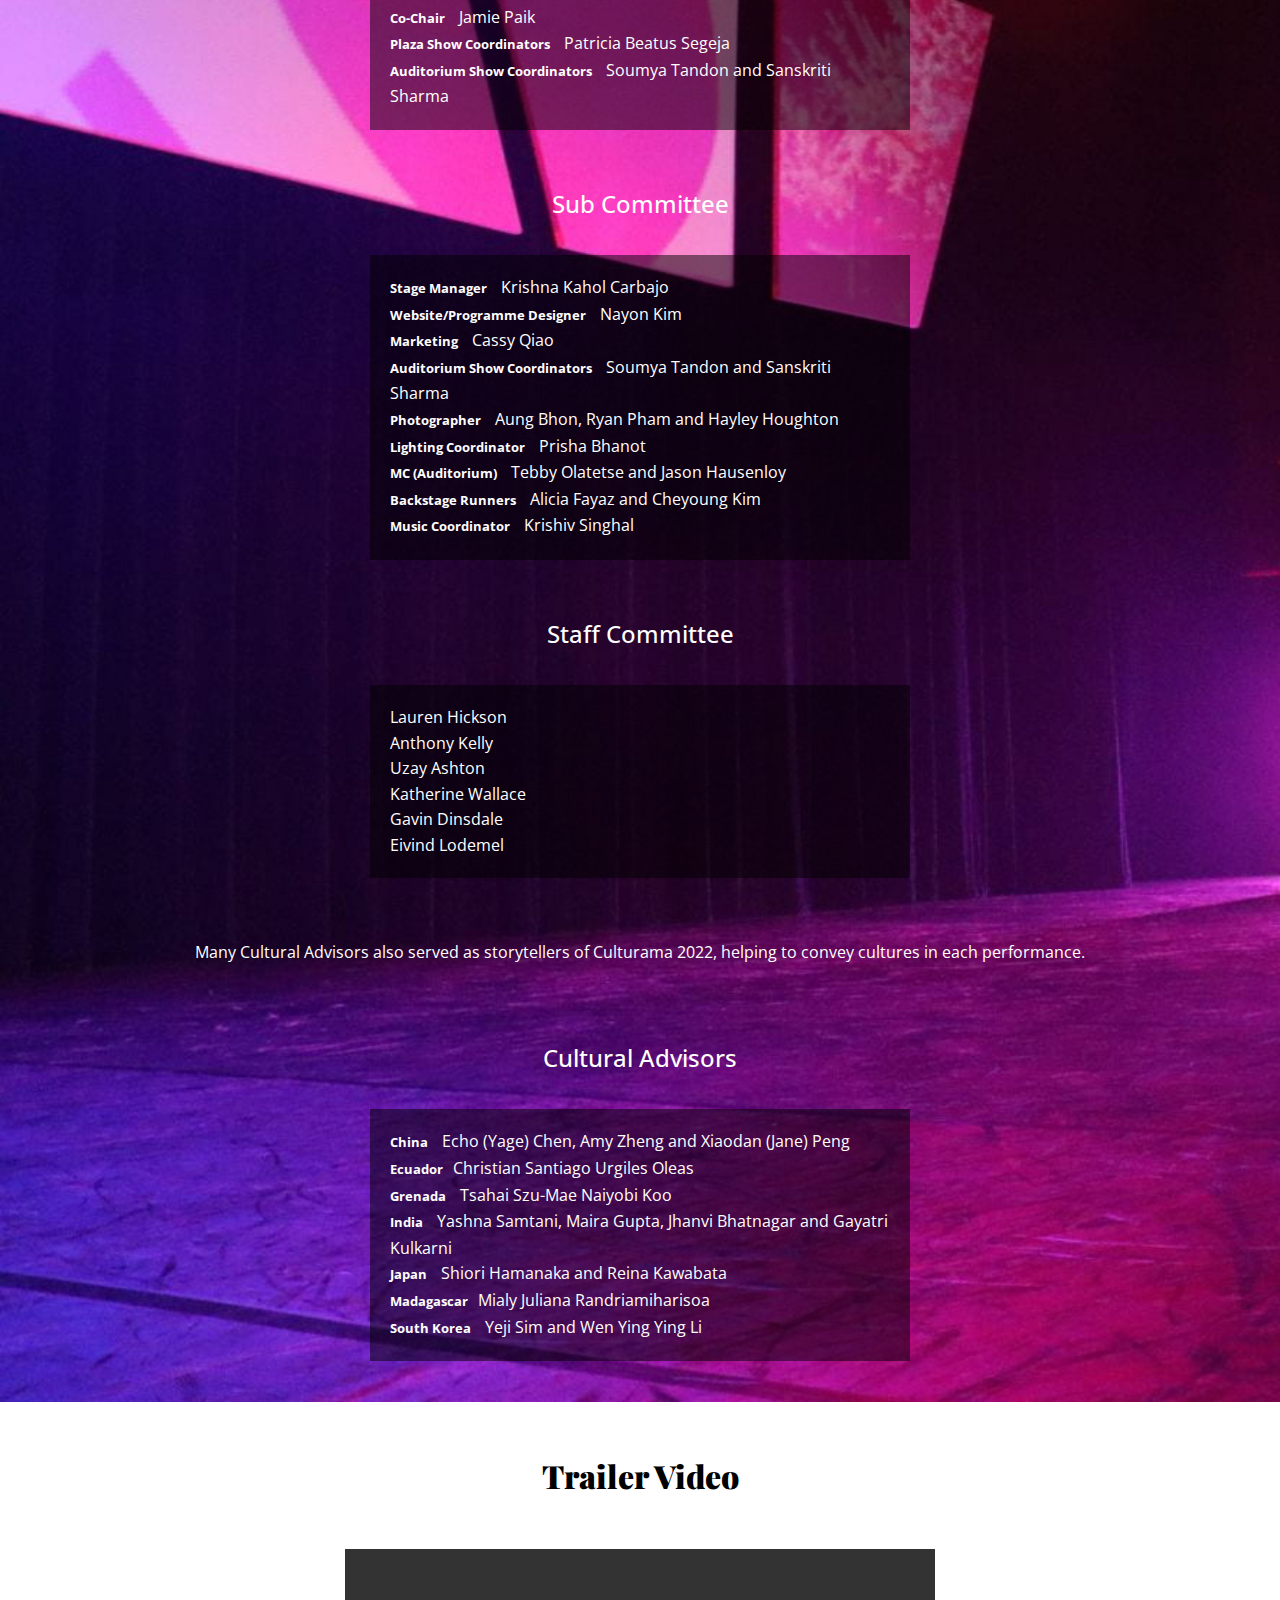
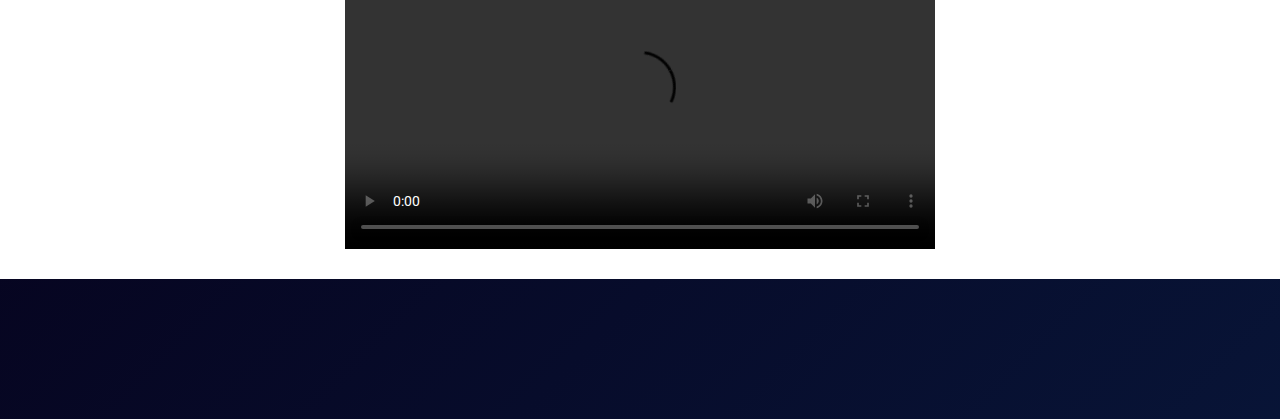
==== commit 55ffe09d: "Add files via upload" ====
--- a/index.html
+++ b/index.html
@@ -4,7 +4,7 @@
     <meta charset="UTF-8">
     <meta http-equiv="X-UA-Compatible" content="IE=edge">
     <meta name="viewport" content="width=, initial-scale=1.0">
-    <title>Document</title>
+    <title>Culturama 2022</title>
     <link rel = "stylesheet" href="landing_page.css">
     <link rel="stylesheet" href="earth.css">
     <link rel = "stylesheet" href="style.css">
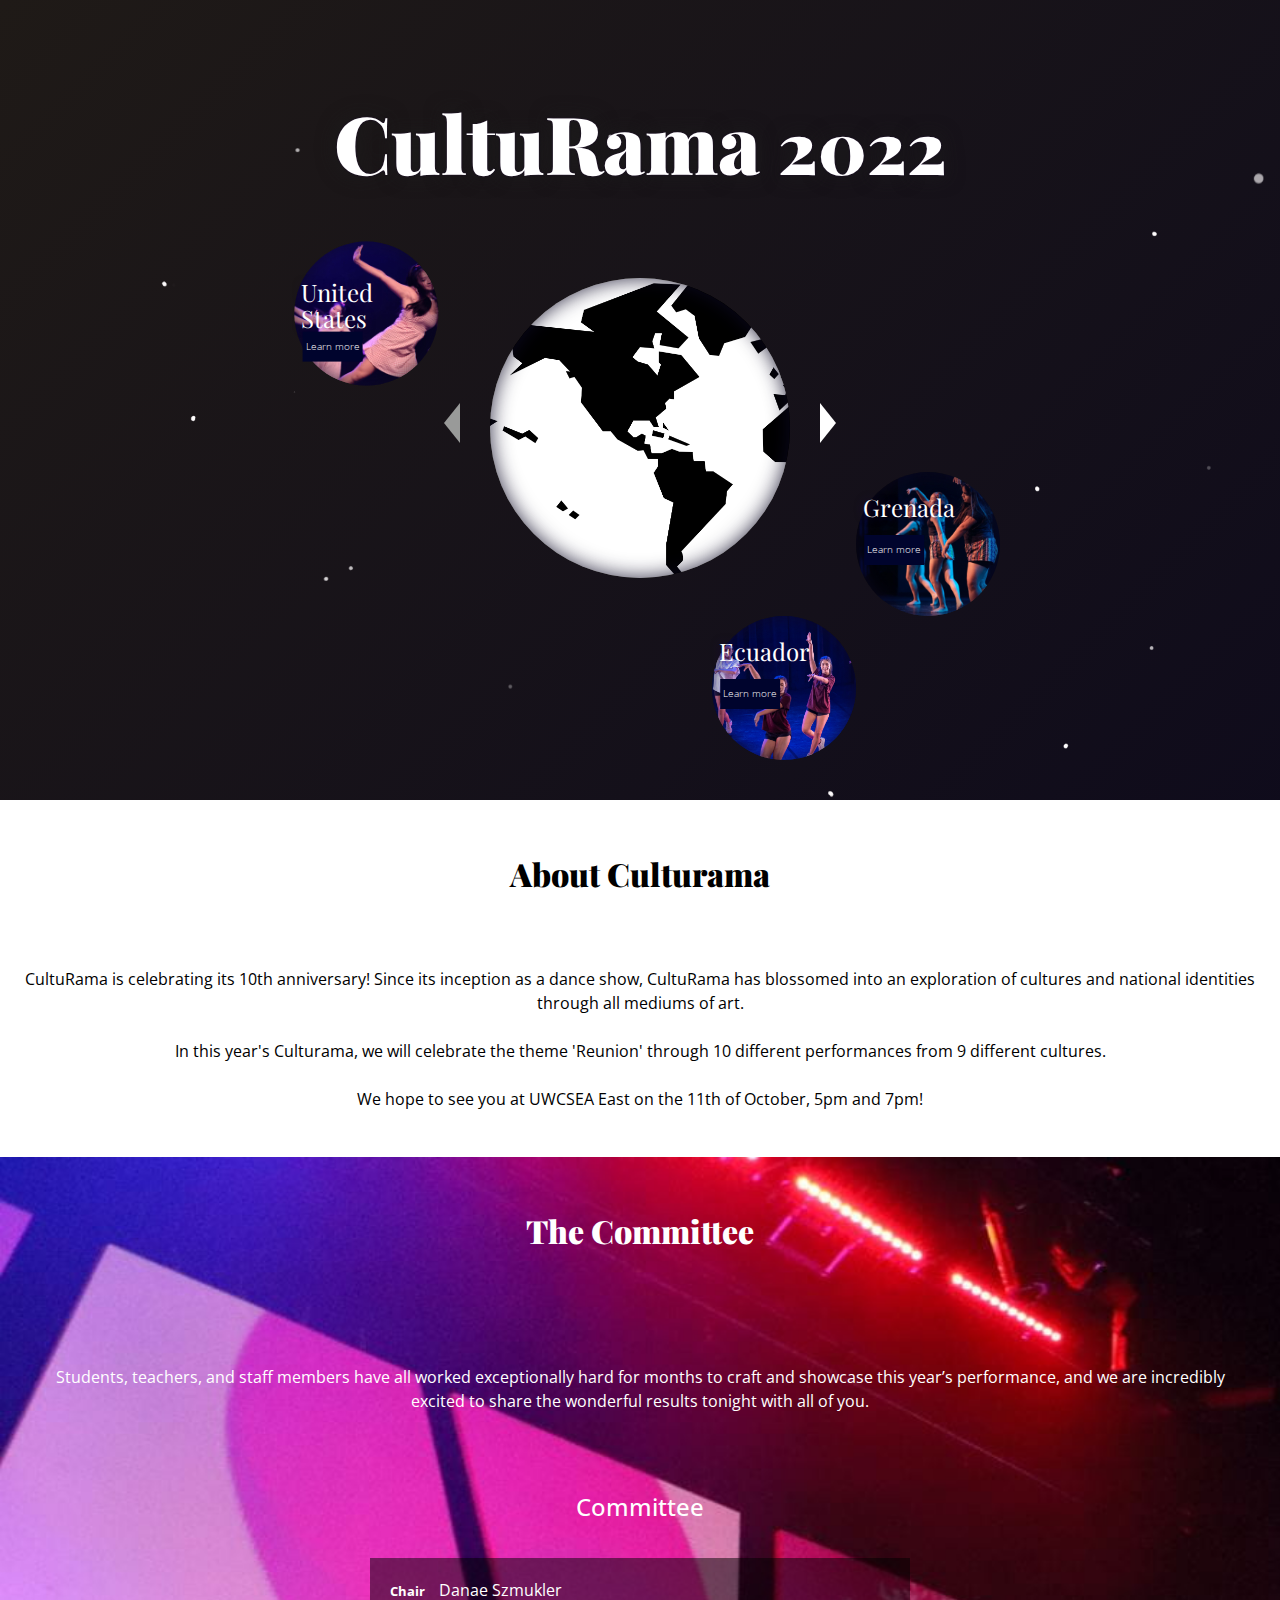
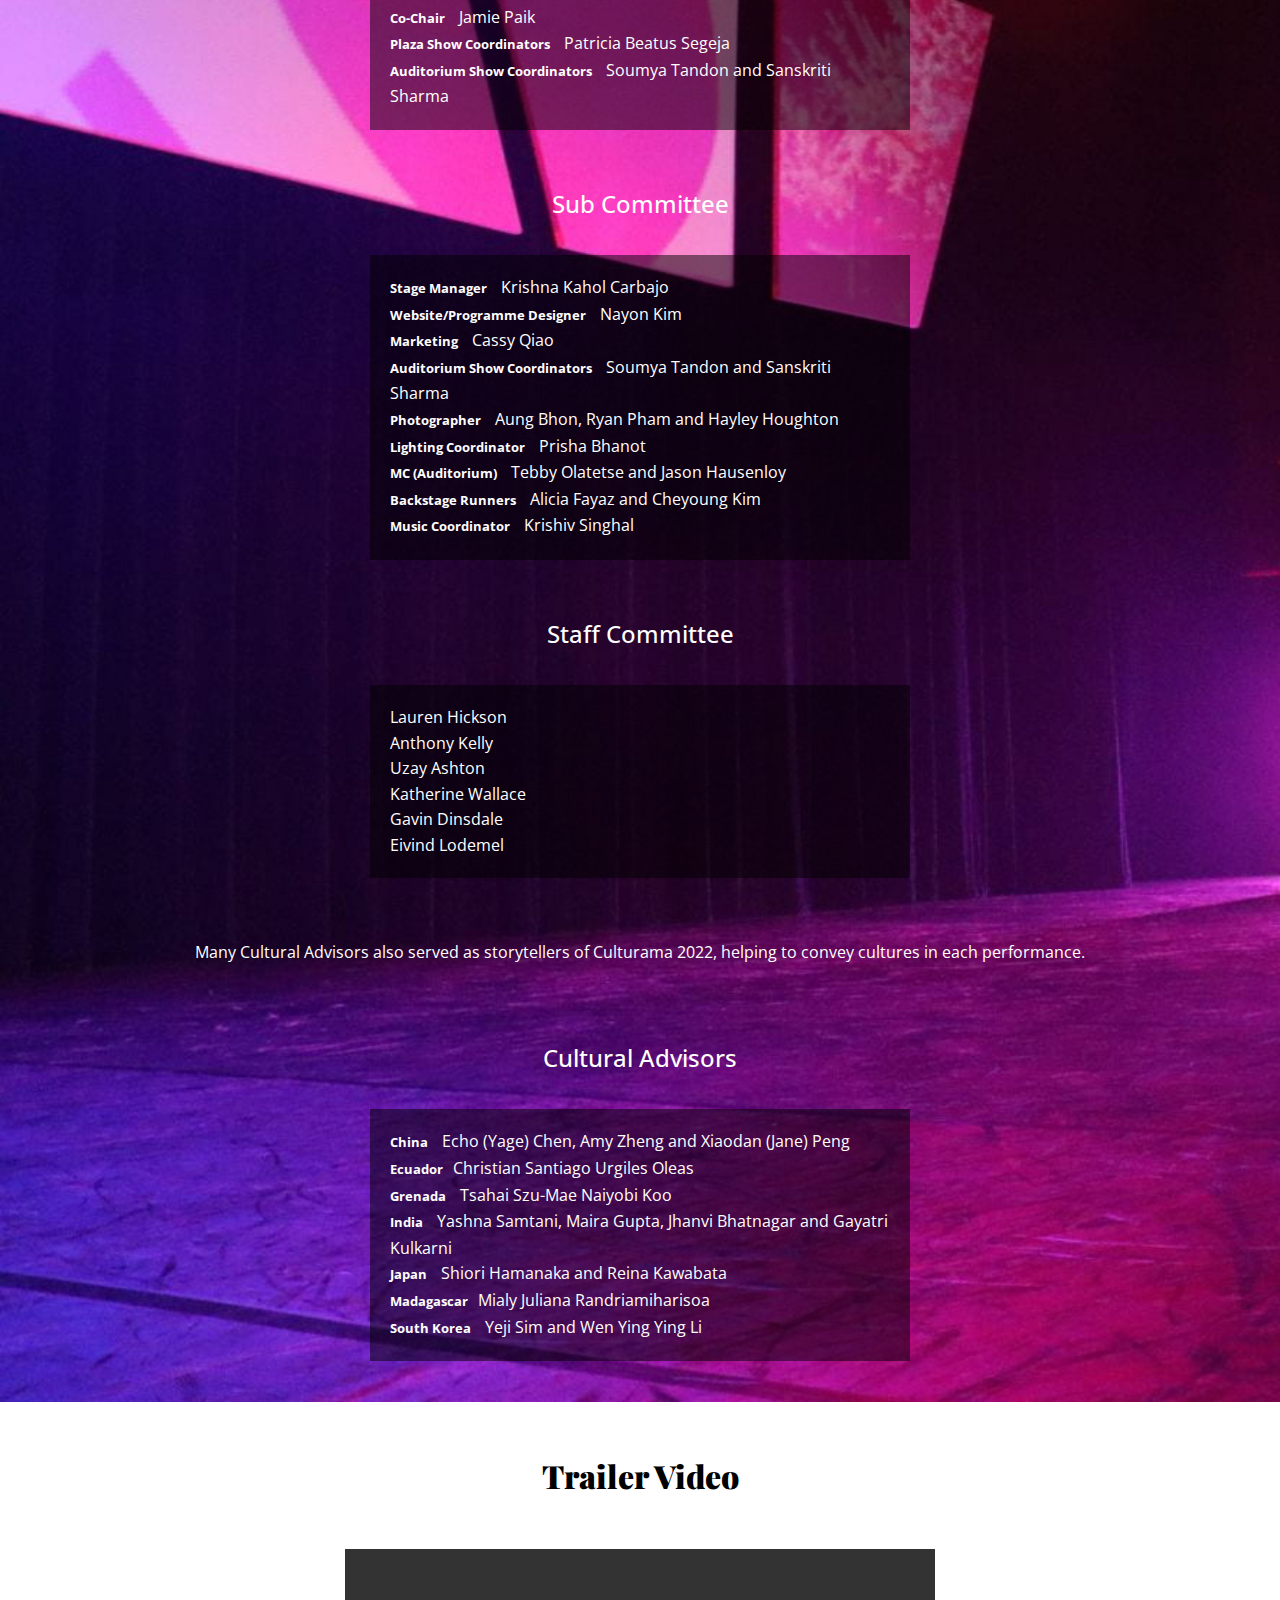
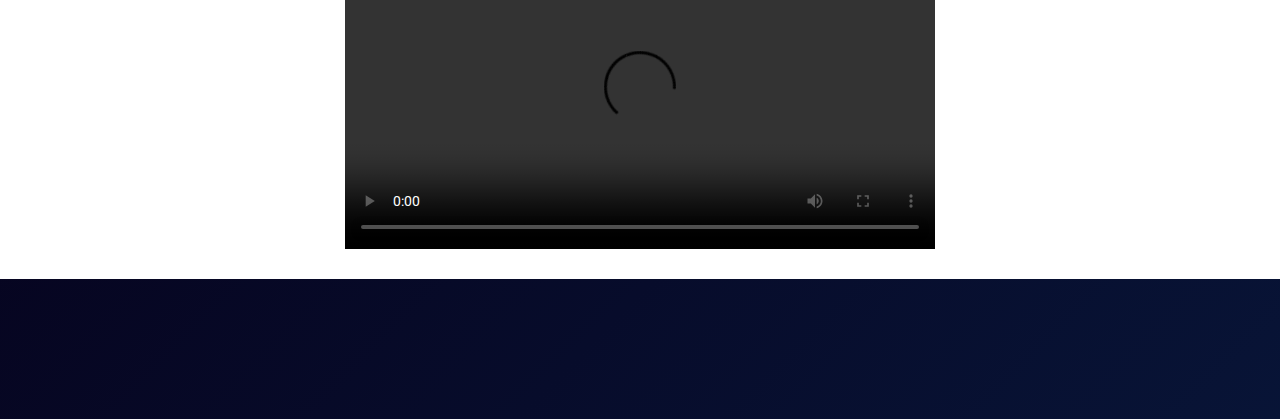
==== commit fc700125: "Add files via upload" ====
--- a/index.html
+++ b/index.html
@@ -9,6 +9,7 @@
     <link rel="stylesheet" href="earth.css">
     <link rel = "stylesheet" href="style.css">
     <link rel="stylesheet" href="committee.css">
+    <link rel="icon" type="image/x-icon" href="favicon.png">
 
     <style>
         @import url('https://fonts.googleapis.com/css2?family=Playfair+Display:ital,wght@0,400;0,500;0,600;0,700;0,800;0,900;1,400;1,500;1,600;1,700;1,800;1,900&display=swap');
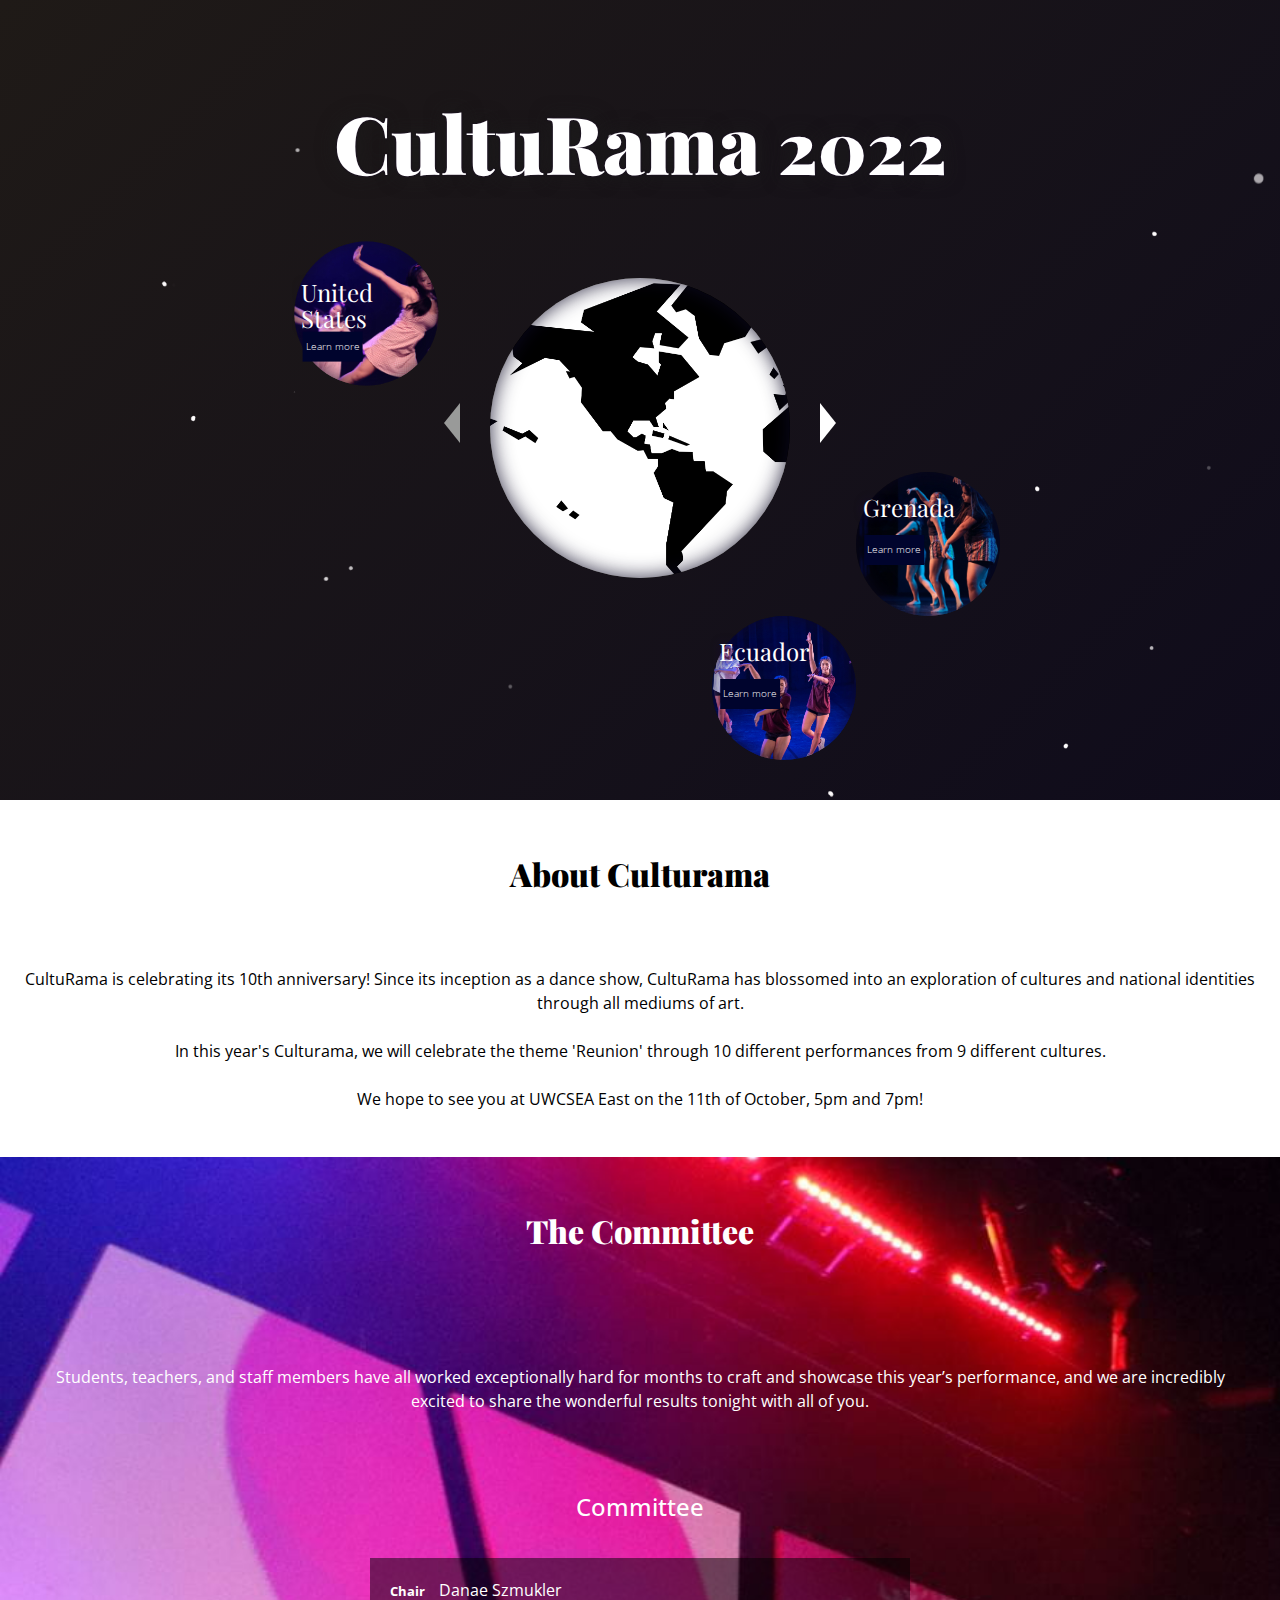
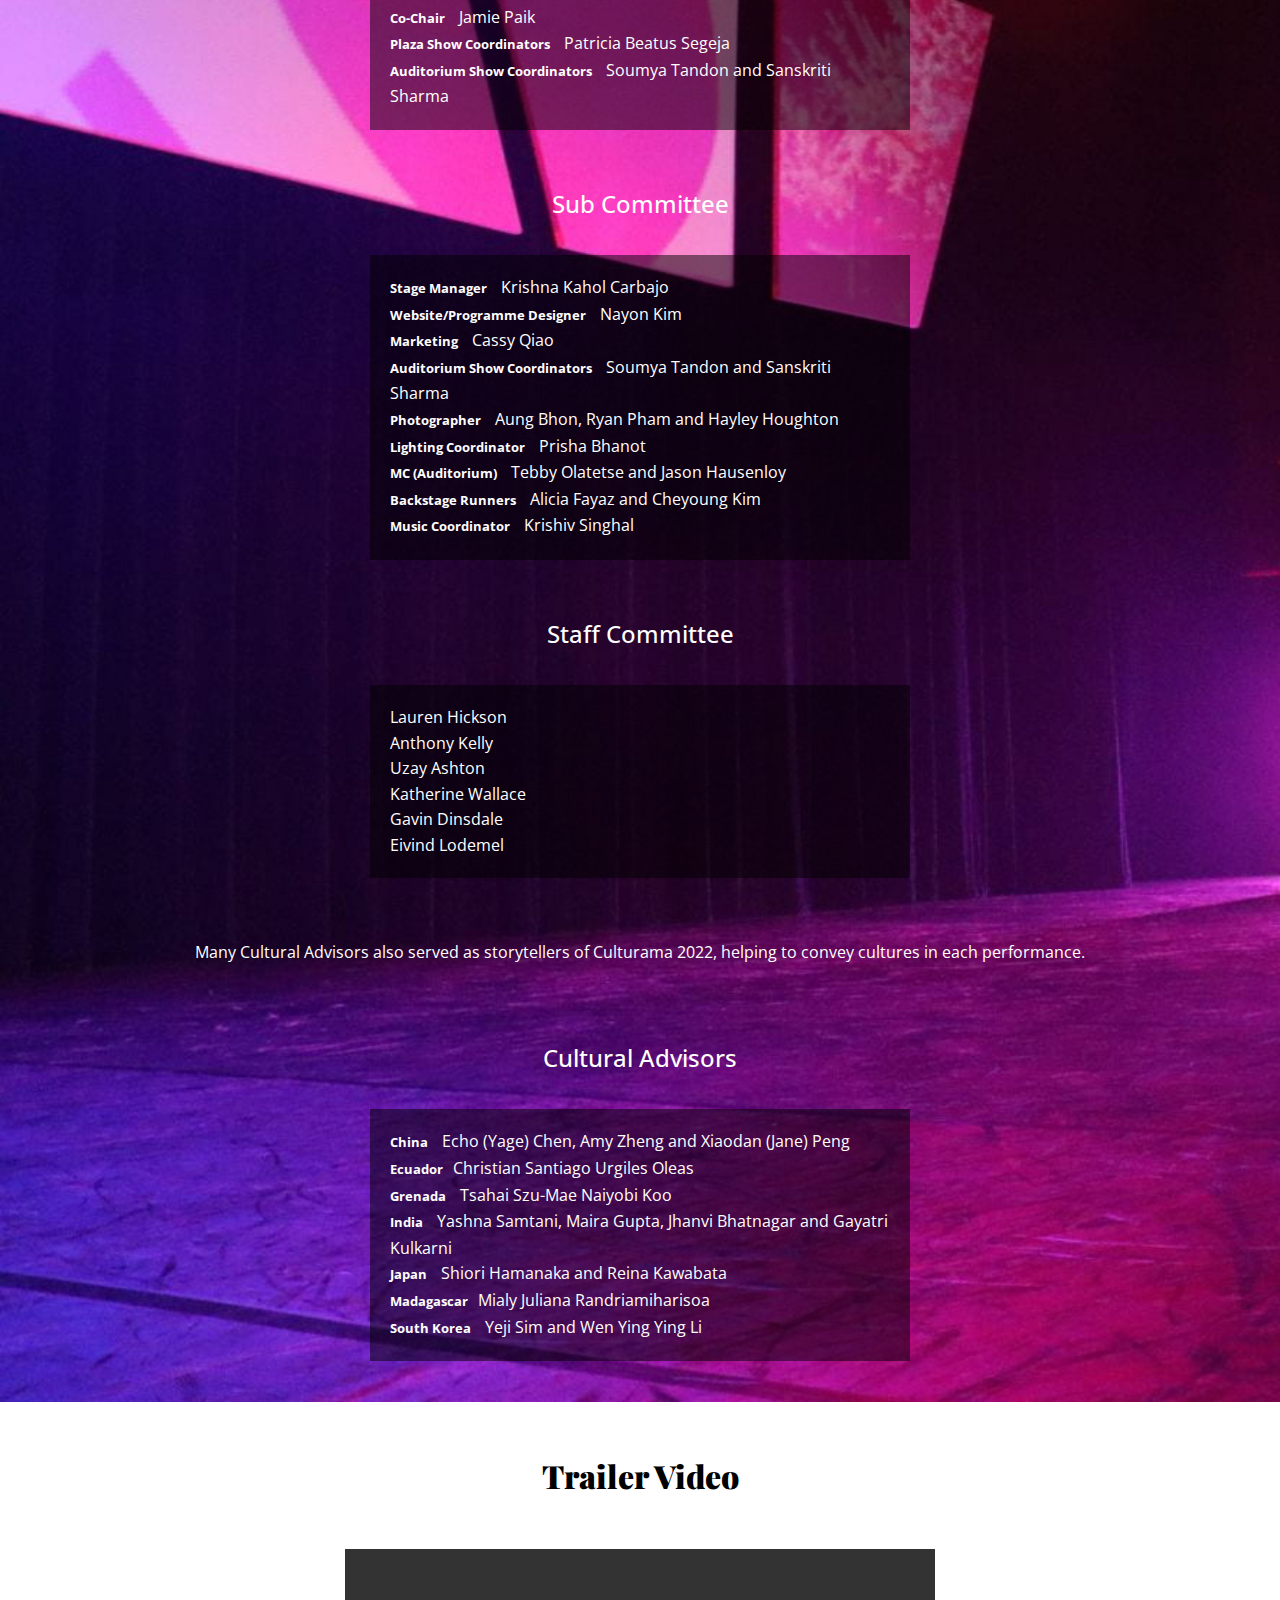
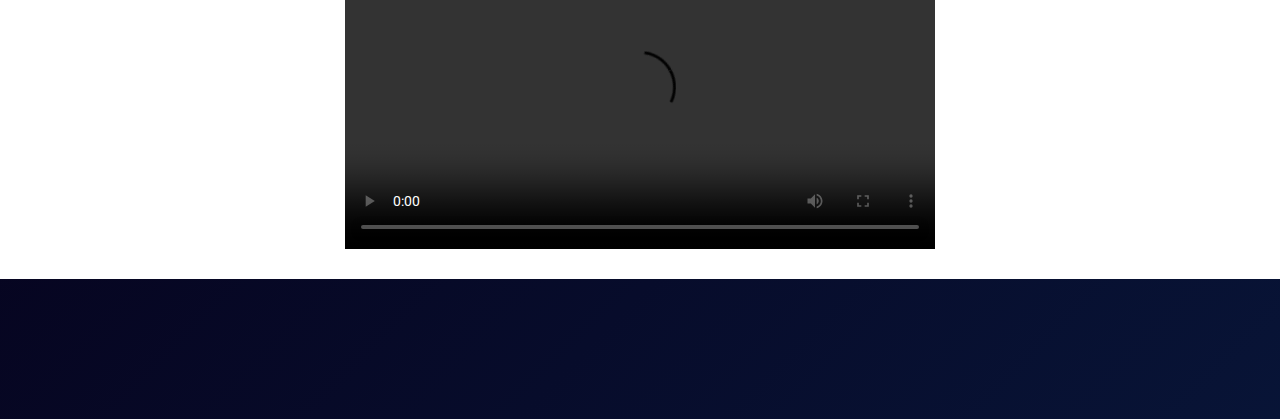
==== commit 85861ecb: "Add files via upload" ====
--- a/index.html
+++ b/index.html
@@ -9,7 +9,7 @@
     <link rel="stylesheet" href="earth.css">
     <link rel = "stylesheet" href="style.css">
     <link rel="stylesheet" href="committee.css">
-    <link rel="icon" type="image/x-icon" href="favicon.png">
+    <link rel="icon" type="image/x-icon" href="uwc-favicon.png">
 
     <style>
         @import url('https://fonts.googleapis.com/css2?family=Playfair+Display:ital,wght@0,400;0,500;0,600;0,700;0,800;0,900;1,400;1,500;1,600;1,700;1,800;1,900&display=swap');
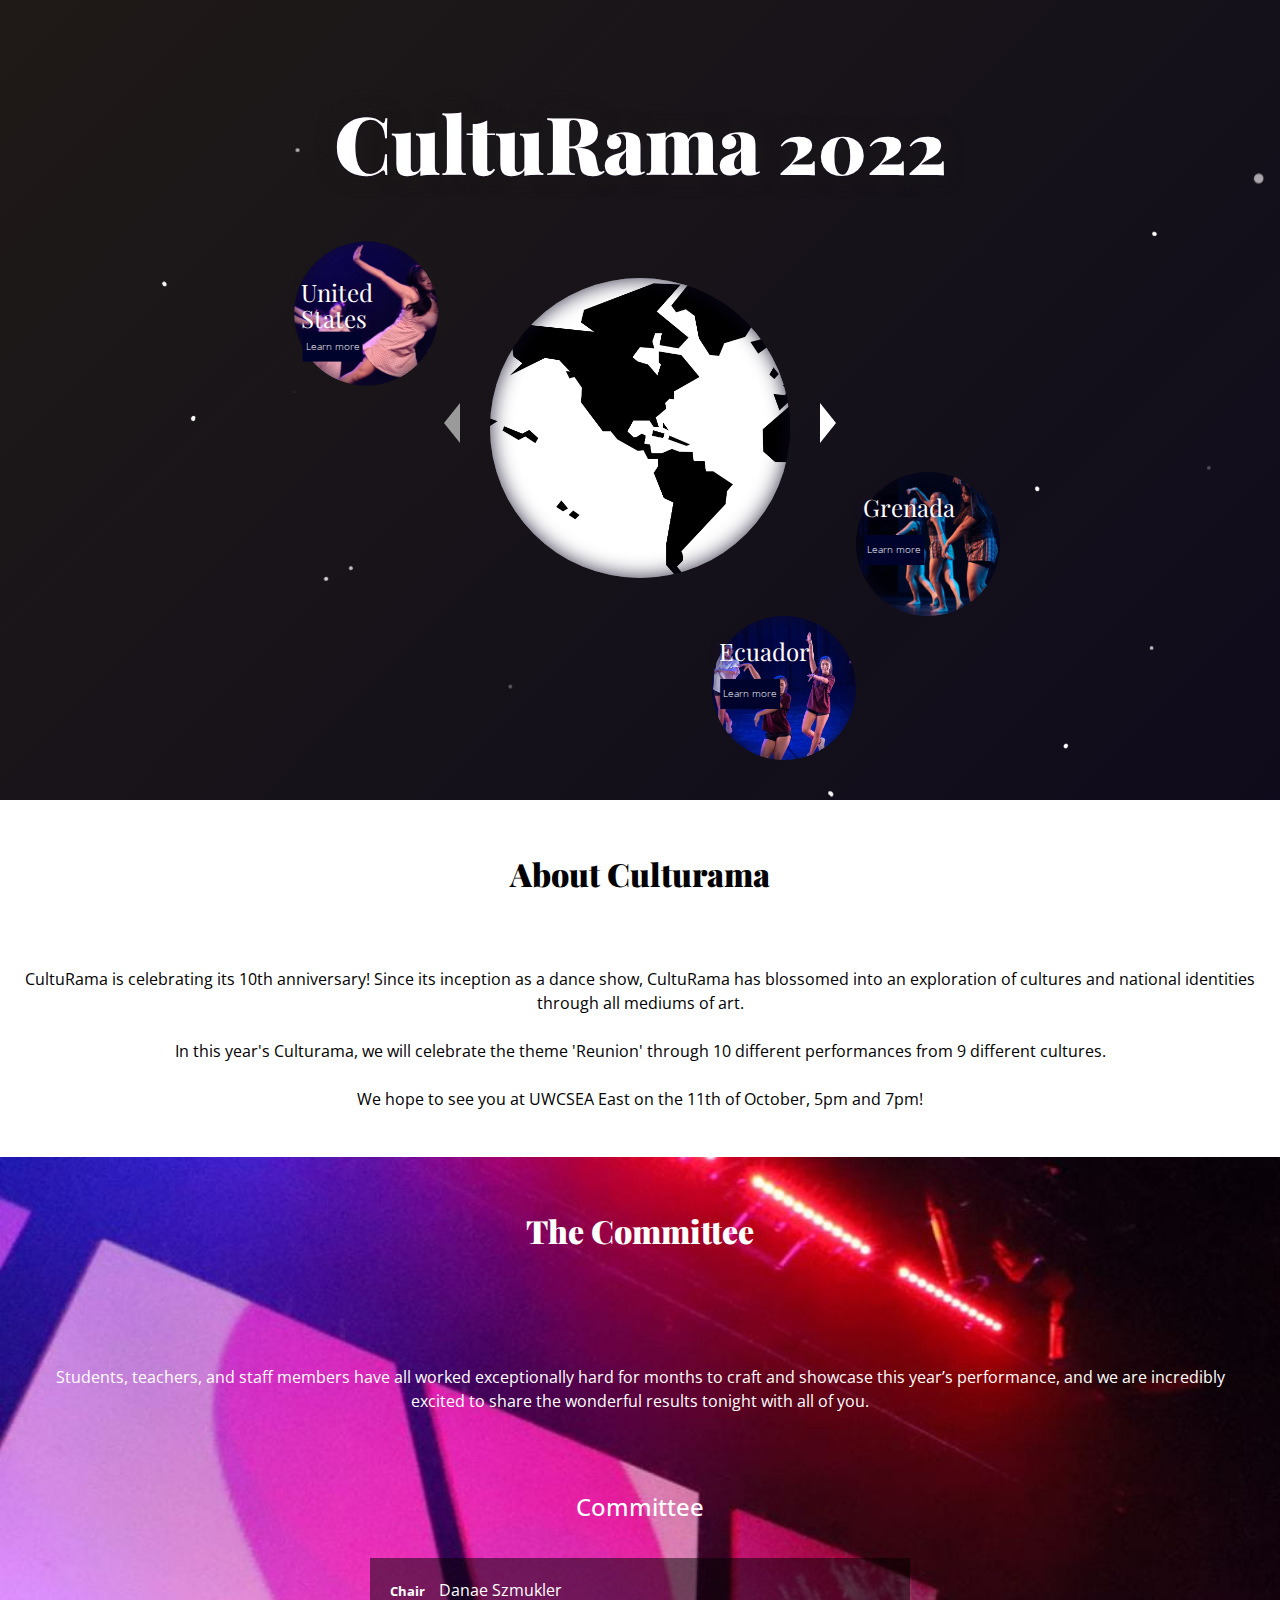
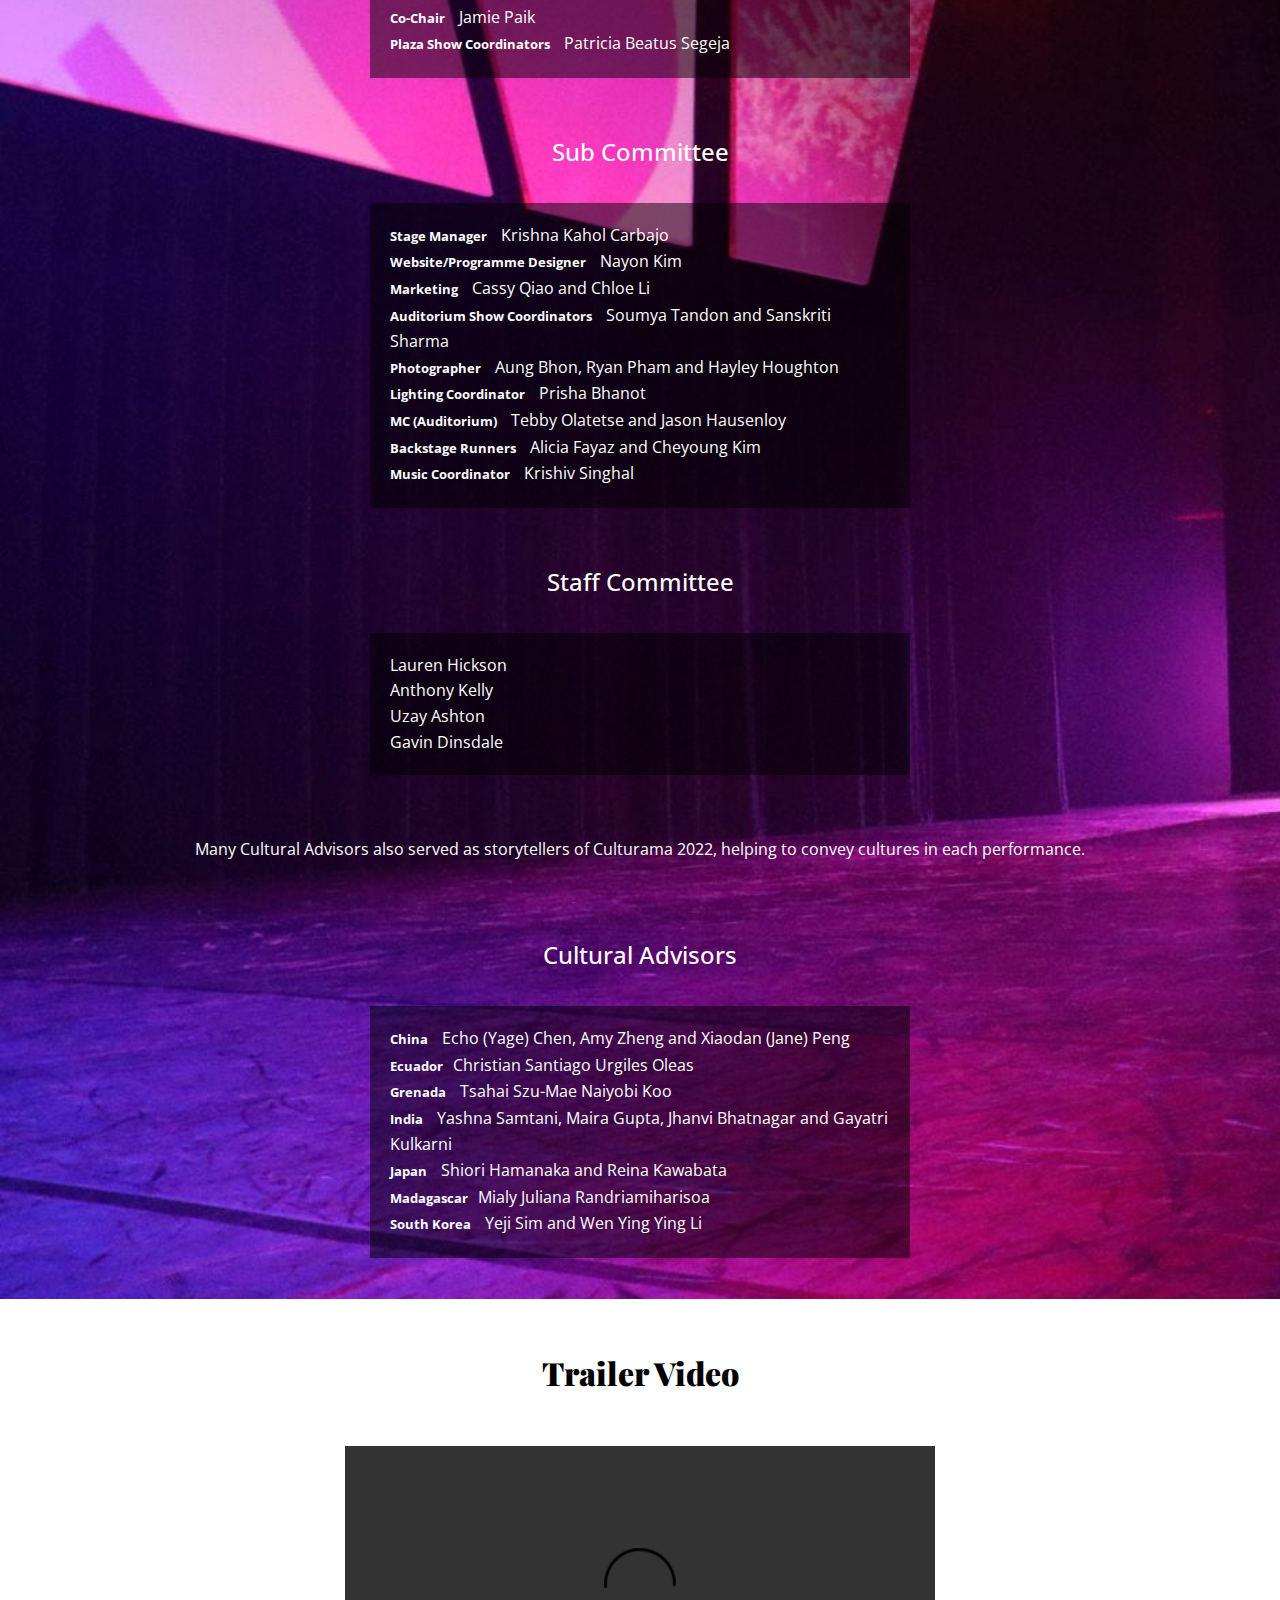
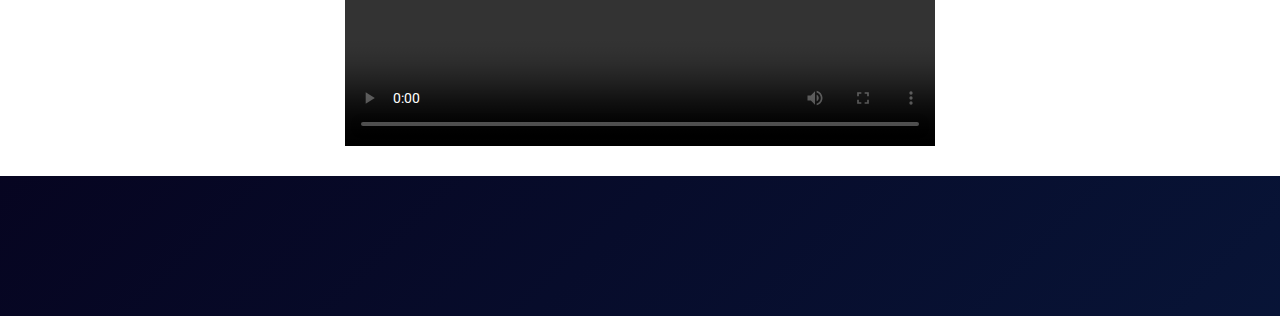
==== commit 77571599: "Add files via upload" ====
--- a/index.html
+++ b/index.html
@@ -220,7 +220,6 @@
                     <li><span id="role-title">Chair</span> Danae Szmukler</li>
                     <li><span id="role-title">Co-Chair</span> Jamie Paik</li>
                     <li><span id="role-title">Plaza Show Coordinators</span> Patricia Beatus Segeja</li>
-                    <li><span id="role-title">Auditorium Show Coordinators</span> Soumya Tandon and Sanskriti Sharma</li>
                 </ul>
             </div>
             <div class="headshot-item item-3">
@@ -228,7 +227,7 @@
                 <ul>
                     <li><span id="role-title">Stage Manager</span> Krishna Kahol Carbajo</li>
                     <li><span id="role-title">Website/Programme Designer</span> Nayon Kim</li>
-                    <li><span id="role-title">Marketing</span> Cassy Qiao</li>
+                    <li><span id="role-title">Marketing</span> Cassy Qiao and Chloe Li</li>
                     <li><span id="role-title">Auditorium Show Coordinators</span> Soumya Tandon and Sanskriti Sharma</li>
                     <li><span id="role-title">Photographer</span> Aung Bhon, Ryan Pham and Hayley Houghton</li>
                     <li><span id="role-title">Lighting Coordinator</span> Prisha Bhanot</li>
@@ -244,9 +243,7 @@
                     <li>Lauren Hickson</li>
                     <li>Anthony Kelly</li>
                     <li>Uzay Ashton</li>
-                    <li>Katherine Wallace</li>
                     <li>Gavin Dinsdale</li>
-                    <li>Eivind Lodemel</li>
                 </ul>
             </div>
             <div class="headshot-item item-5">
